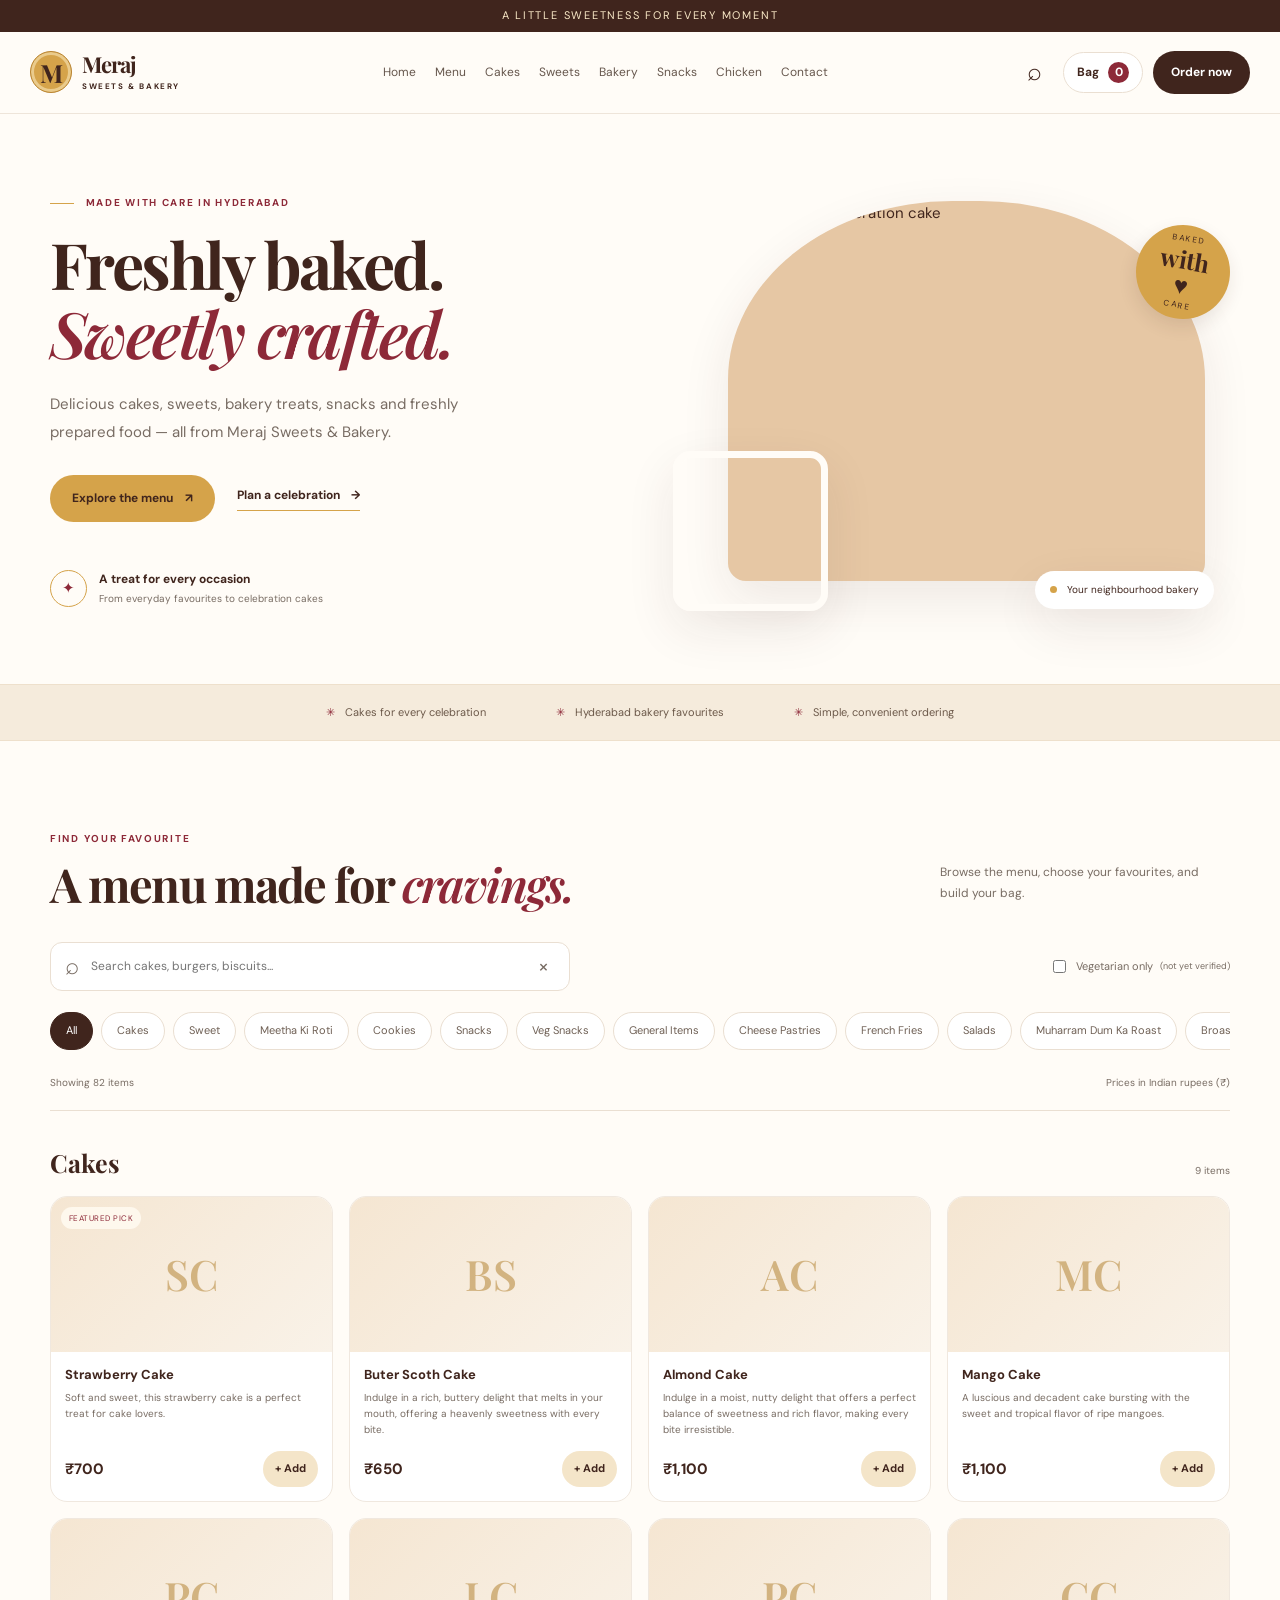
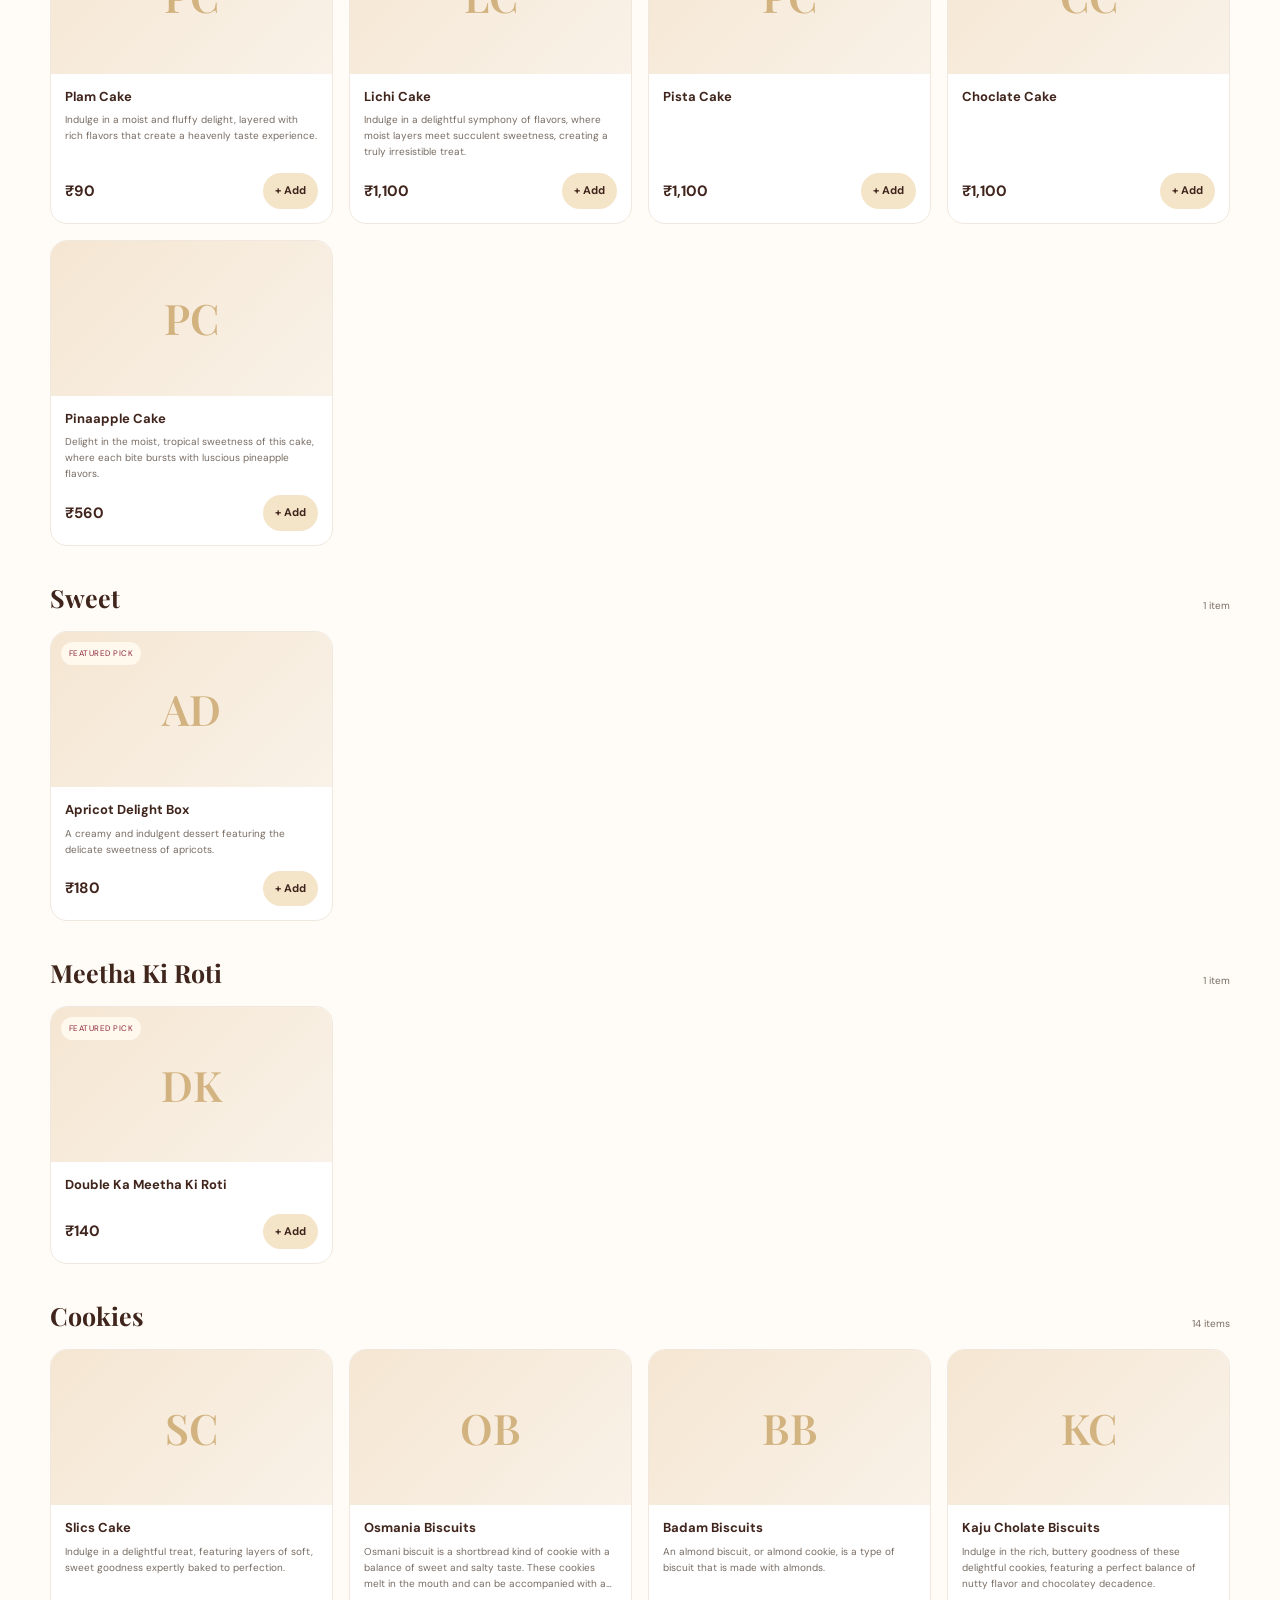
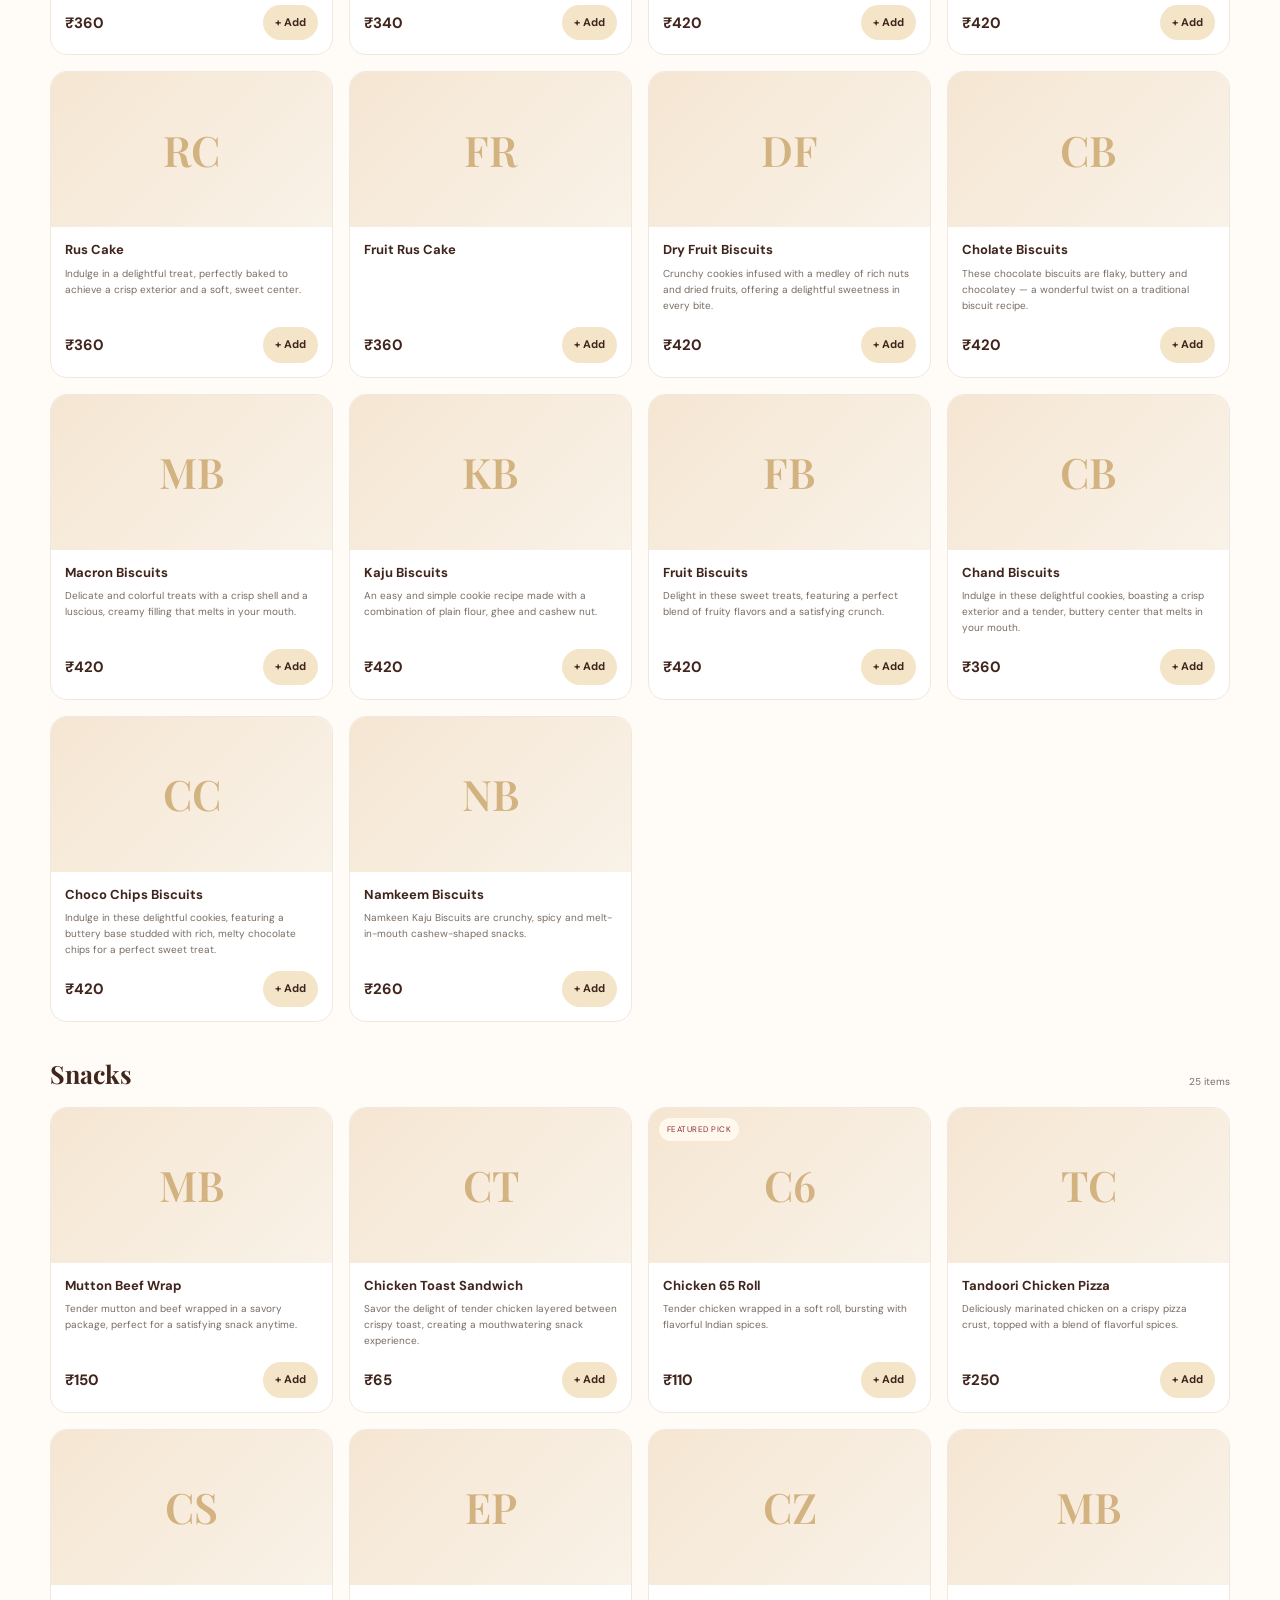
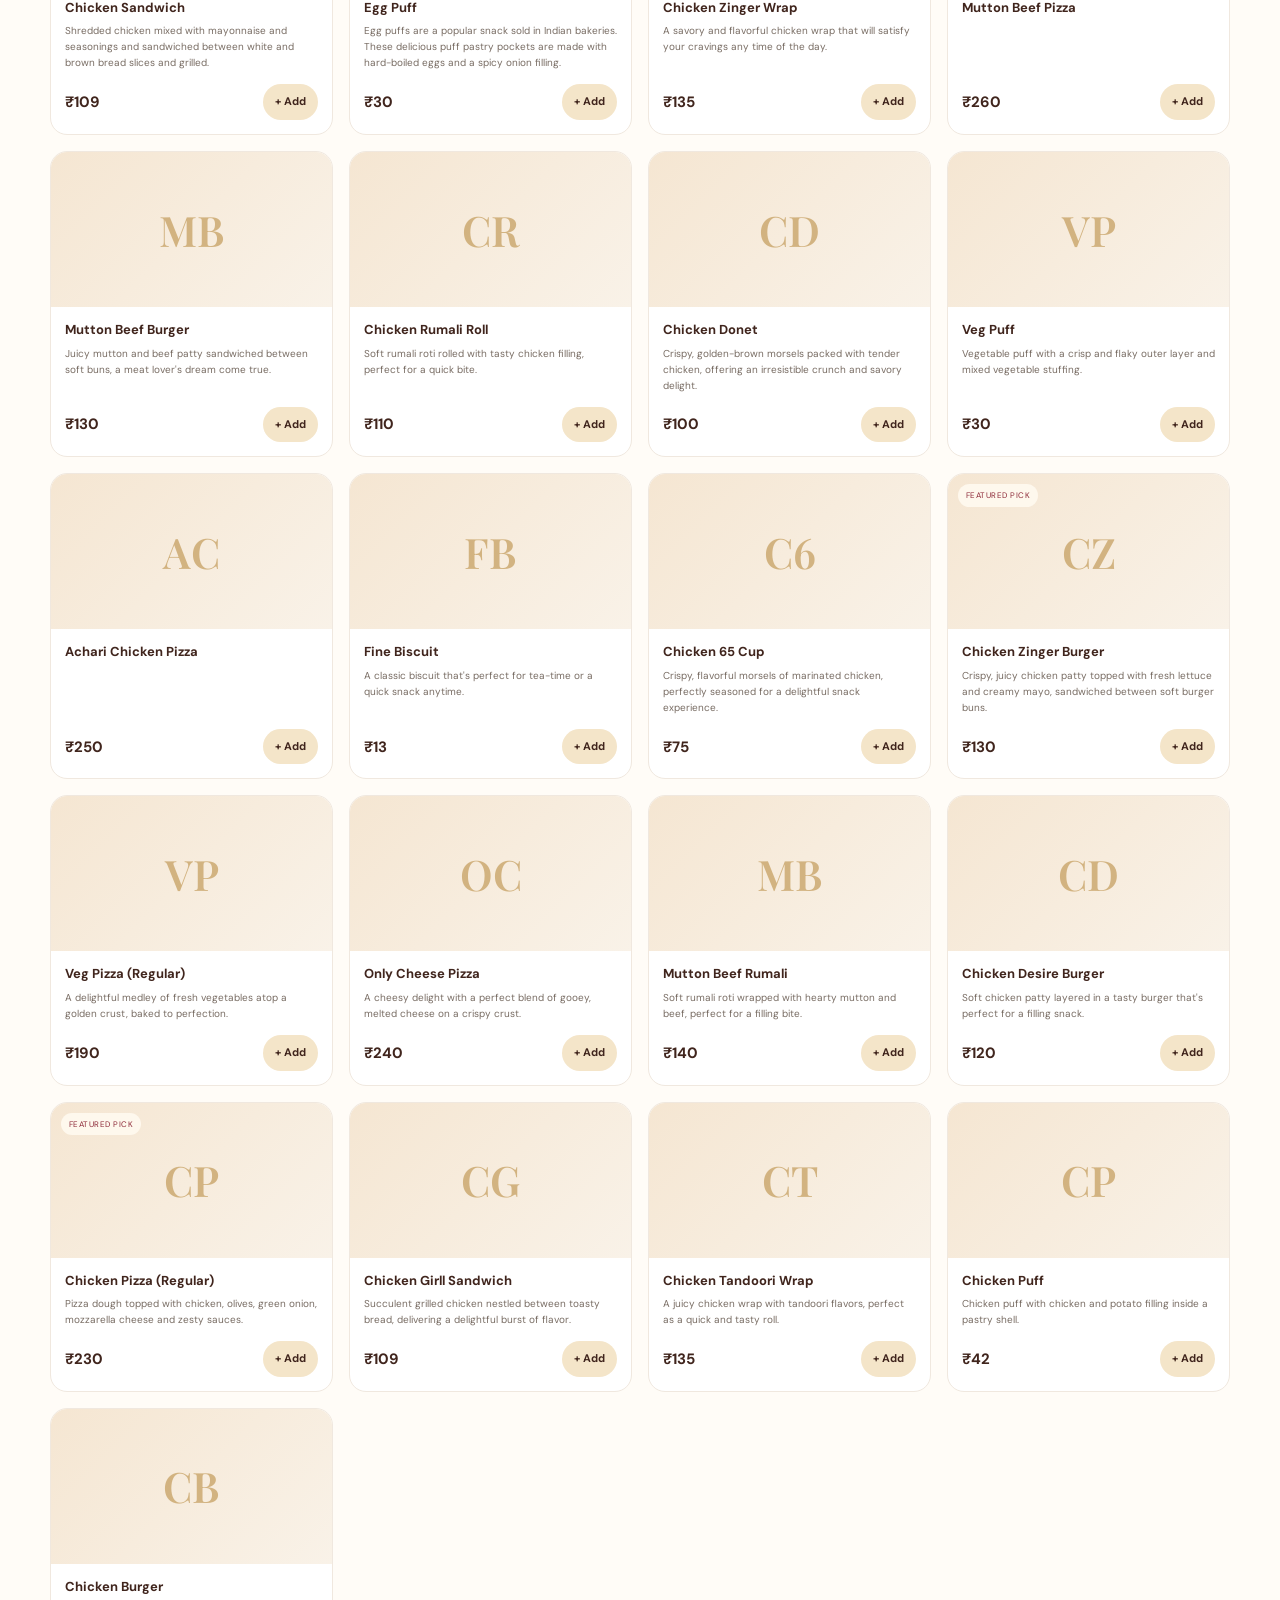
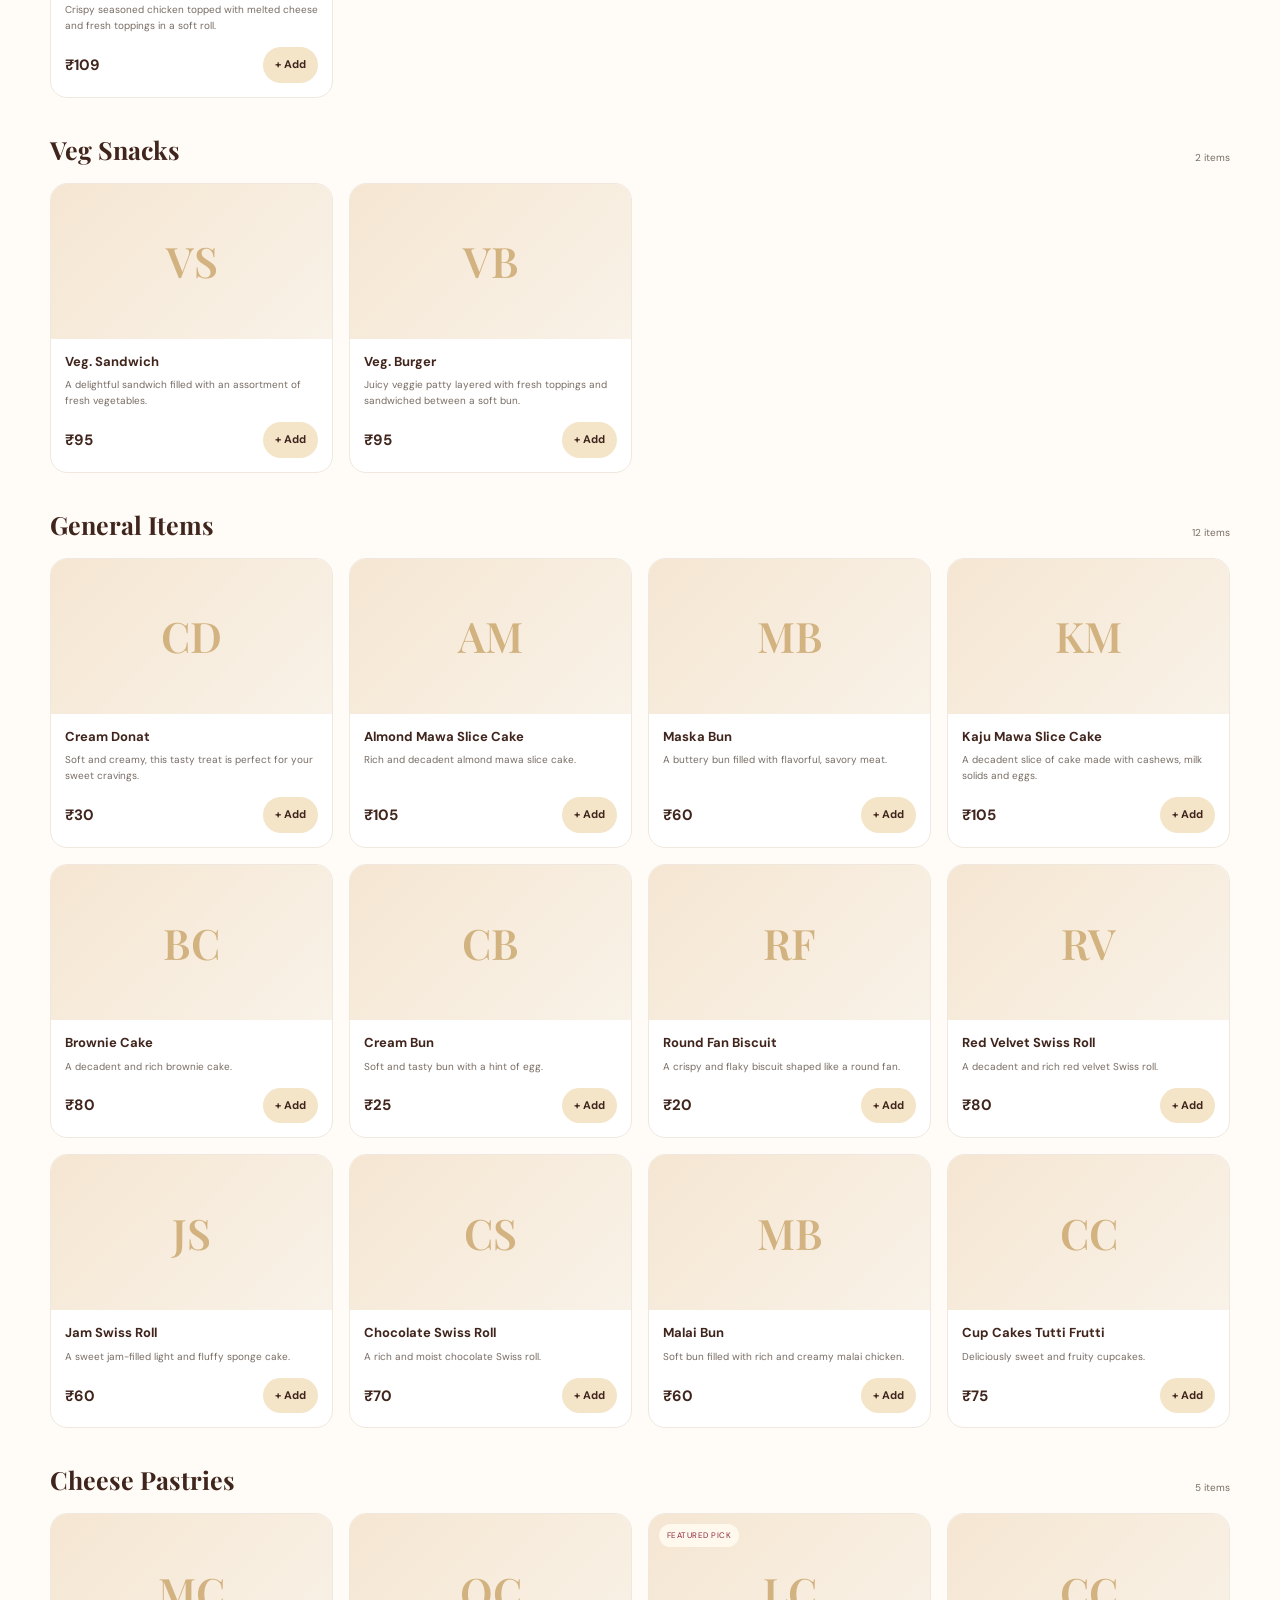
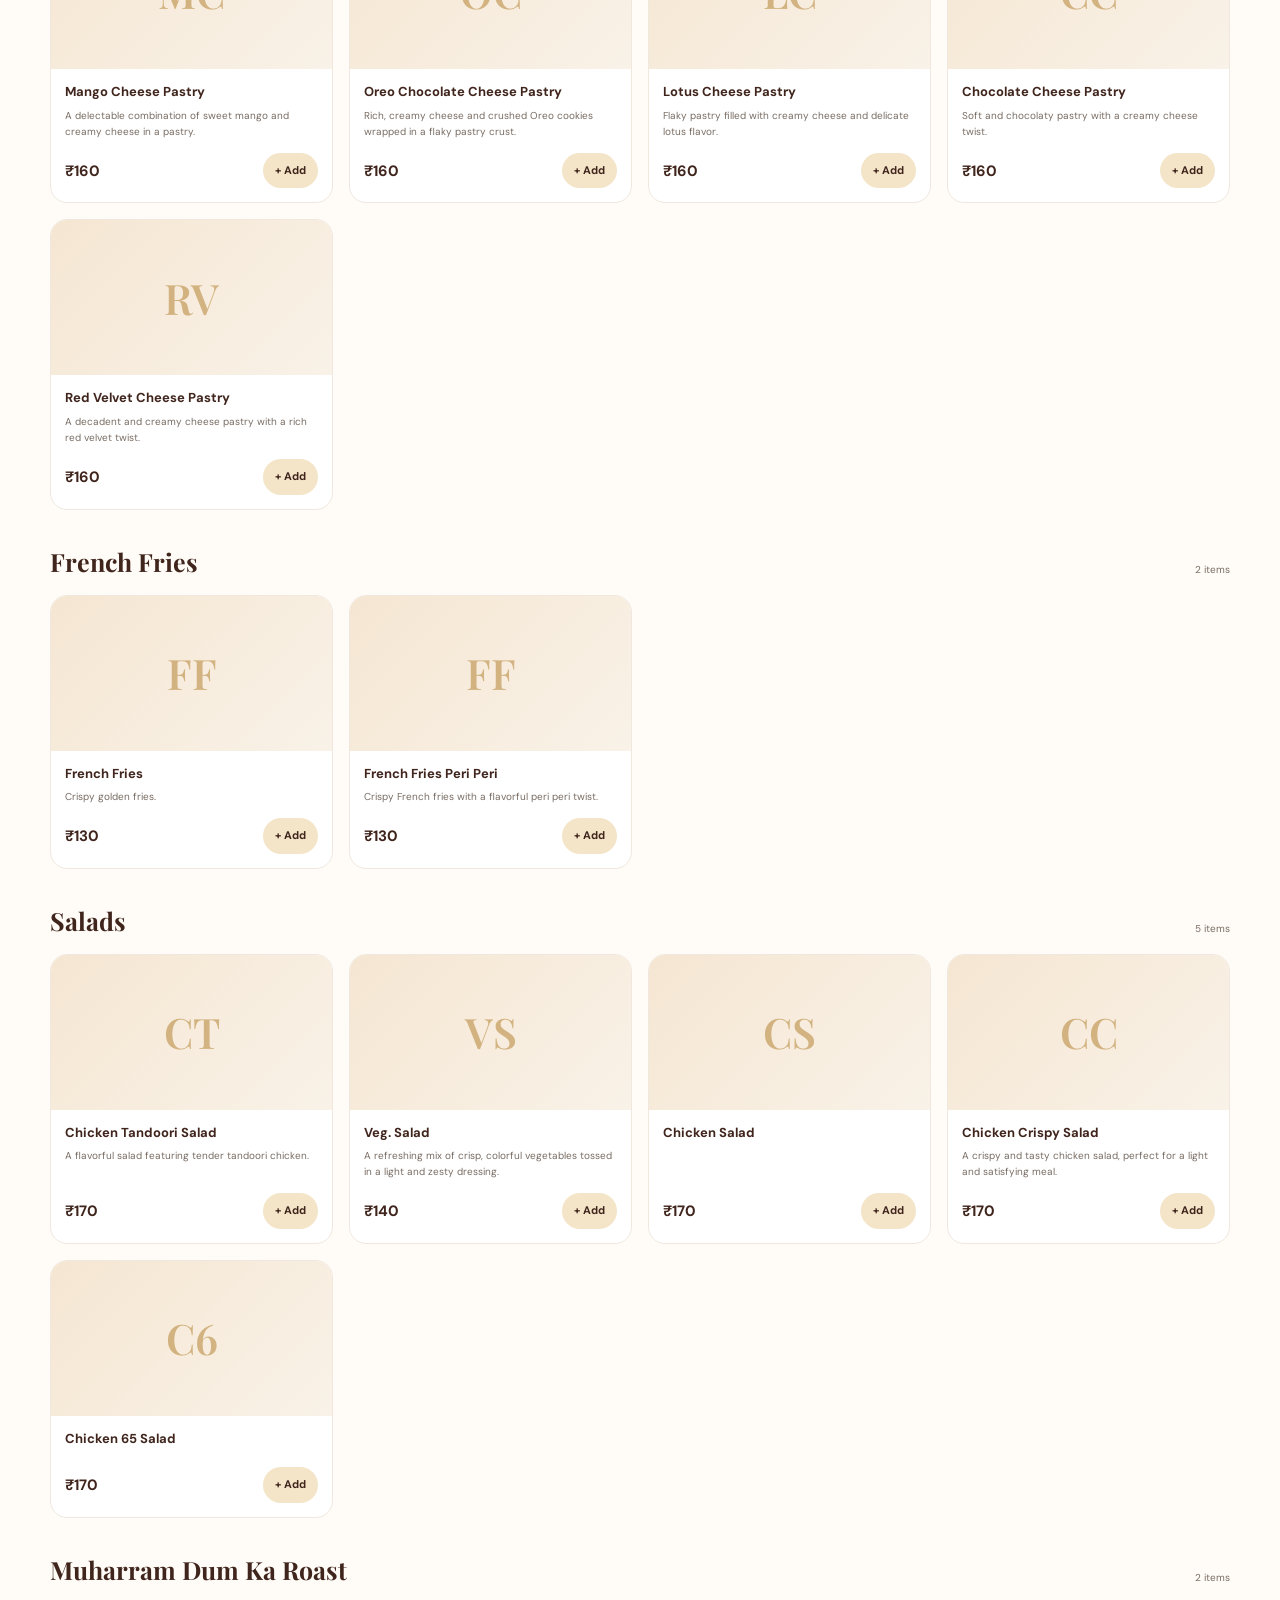
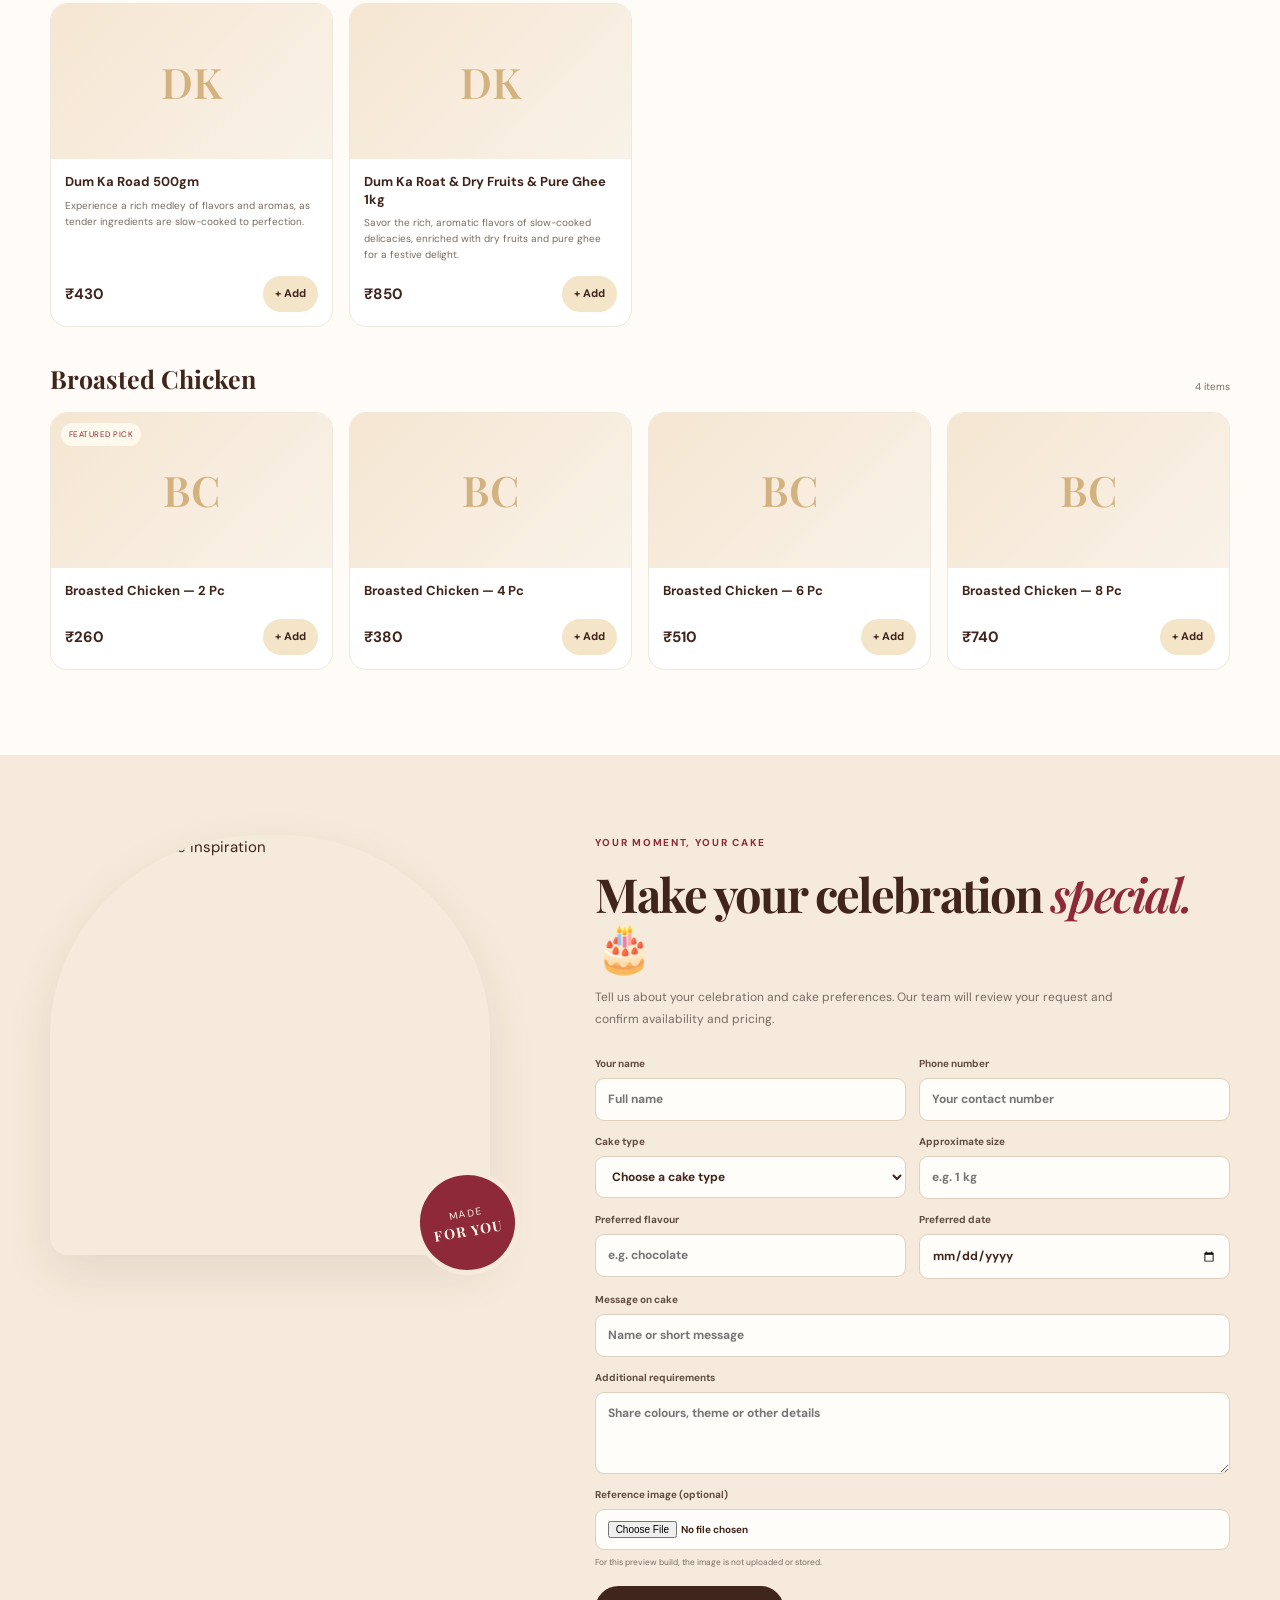
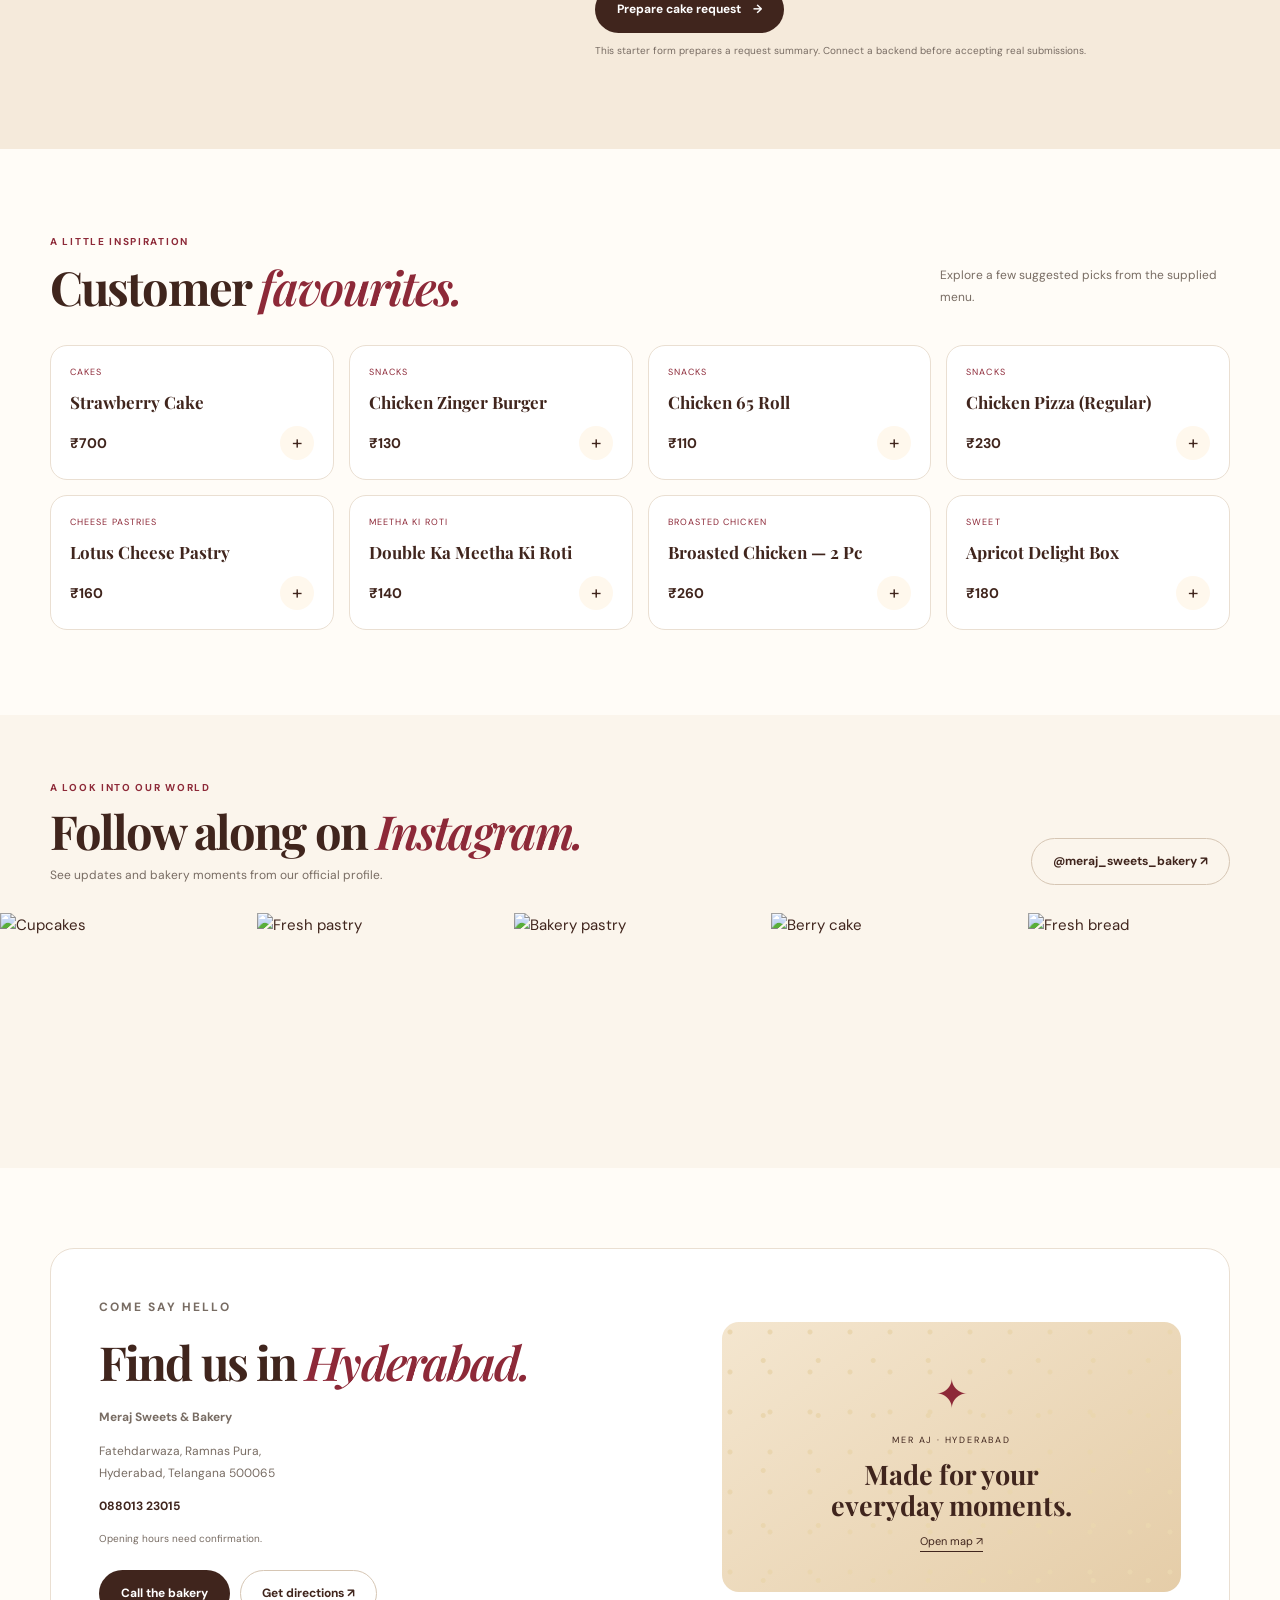
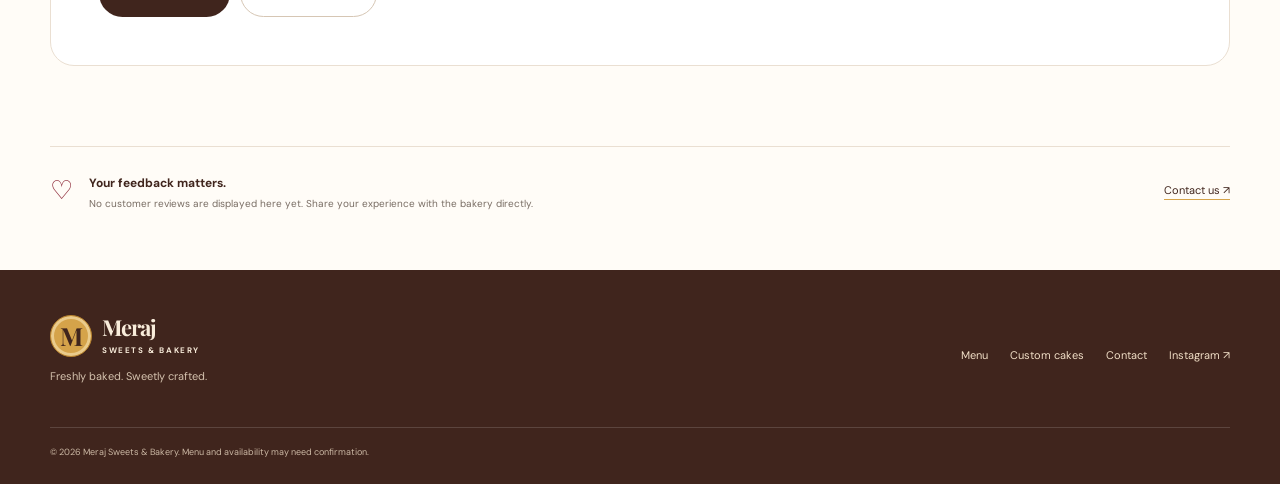
==== website/index.html @ c916837b "Prepare admin dashboard for review" ====
<!doctype html>
<html lang="en">
<head>
  <meta charset="utf-8">
  <meta name="viewport" content="width=device-width, initial-scale=1">
  <meta name="theme-color" content="#40251d">
  <meta name="description" content="Explore cakes, sweets, bakery treats, snacks and broasted chicken from Meraj Sweets & Bakery in Fatehdarwaza, Hyderabad.">
  <meta property="og:title" content="Meraj Sweets & Bakery | Hyderabad">
  <meta property="og:description" content="Freshly baked. Sweetly crafted. Explore our menu and build your order.">
  <title>Meraj Sweets & Bakery | Hyderabad</title>
  <link rel="preconnect" href="https://fonts.googleapis.com">
  <link rel="preconnect" href="https://fonts.gstatic.com" crossorigin>
  <link href="https://fonts.googleapis.com/css2?family=DM+Sans:wght@400;500;600;700&family=Playfair+Display:wght@600;700&display=swap" rel="stylesheet">
  <link rel="stylesheet" href="styles.css">
  <script src="config.js"></script>
  <script defer src="app.js"></script>
</head>
<body>
  <div class="announcement">A little sweetness for every moment</div>
  <header class="site-header">
    <a class="brand" href="#home" aria-label="Meraj Sweets and Bakery home"><span class="brand-mark">M</span><span><strong>Meraj</strong><small>SWEETS & BAKERY</small></span></a>
    <nav class="desktop-nav" aria-label="Main navigation">
      <a href="#home">Home</a><a href="#menu">Menu</a><a href="#cat-cakes">Cakes</a><a href="#cat-sweet">Sweets</a><a href="#cat-cookies">Bakery</a><a href="#cat-snacks">Snacks</a><a href="#cat-broasted-chicken">Chicken</a><a href="#contact">Contact</a>
    </nav>
    <div class="header-actions"><button class="icon-button search-toggle" id="searchToggle" aria-label="Search menu">⌕</button><button class="cart-button" id="openCart">Bag <span id="cartCount">0</span></button><a class="button button-dark header-order" href="#menu">Order now</a><button class="icon-button mobile-menu-toggle" id="mobileMenuToggle" aria-label="Open menu">☰</button></div>
  </header>
  <nav class="mobile-nav" id="mobileNav" aria-label="Mobile navigation"><a href="#home">Home</a><a href="#menu">Menu</a><a href="#cat-cakes">Cakes</a><a href="#cat-sweet">Sweets</a><a href="#cat-cookies">Bakery</a><a href="#cat-snacks">Snacks</a><a href="#cat-broasted-chicken">Chicken</a><a href="#contact">Contact</a></nav>

  <main>
    <section class="hero section-wrap" id="home">
      <div class="hero-copy">
        <p class="eyebrow"><span></span> MADE WITH CARE IN HYDERABAD</p>
        <h1>Freshly baked.<br><em>Sweetly crafted.</em></h1>
        <p class="hero-description">Delicious cakes, sweets, bakery treats, snacks and freshly prepared food — all from Meraj Sweets & Bakery.</p>
        <div class="hero-buttons"><a class="button button-gold" href="#menu">Explore the menu <span>↗</span></a><a class="text-link" href="#custom-cake">Plan a celebration <span>→</span></a></div>
        <div class="hero-note"><span class="note-icon">✦</span><span><strong>A treat for every occasion</strong><small>From everyday favourites to celebration cakes</small></span></div>
      </div>
      <div class="hero-art" aria-label="Bakery treats illustration">
        <div class="hero-image-main"><img src="https://images.unsplash.com/photo-1578985545062-69928b1d9587?auto=format&fit=crop&w=1000&q=85" alt="Decorated celebration cake" fetchpriority="high"></div>
        <div class="hero-image-small"><img src="https://images.unsplash.com/photo-1551024506-0исс?auto=format&fit=crop&w=500&q=80" alt="Bakery pastries" onerror="this.src='https://images.unsplash.com/photo-1509440159596-0249088772ff?auto=format&fit=crop&w=500&q=80'"></div>
        <div class="hero-stamp"><span>BAKED</span><strong>with<br>♥</strong><span>CARE</span></div>
        <div class="hero-caption"><span class="caption-dot"></span> Your neighbourhood bakery</div>
      </div>
    </section>

    <section class="trust-strip"><div><span>✳</span> Cakes for every celebration</div><div><span>✳</span> Hyderabad bakery favourites</div><div><span>✳</span> Simple, convenient ordering</div></section>

    <section class="section-wrap menu-section" id="menu">
      <div class="section-heading"><div><p class="eyebrow">FIND YOUR FAVOURITE</p><h2>A menu made for <em>cravings.</em></h2></div><p>Browse the menu, choose your favourites, and build your bag.</p></div>
      <div class="search-panel" id="searchPanel"><label class="search-box"><span>⌕</span><input id="searchInput" type="search" placeholder="Search cakes, burgers, biscuits..." aria-label="Search menu"><button id="clearSearch" aria-label="Clear search">×</button></label><label class="veg-filter"><input type="checkbox" id="vegOnly"> Vegetarian only <small>(not yet verified)</small></label></div>
      <div class="category-chips" id="categoryChips" aria-label="Filter menu by category"></div>
      <div class="results-line"><span id="resultsCount">Loading menu…</span><span>Prices in Indian rupees (₹)</span></div>
      <div id="menuContent"></div>
    </section>

    <section class="custom-section" id="custom-cake">
      <div class="custom-inner section-wrap">
        <div class="custom-art"><div class="custom-photo"><img src="https://images.unsplash.com/photo-1464349095431-e9a21285b5f3?auto=format&fit=crop&w=900&q=85" alt="Celebration cake inspiration" loading="lazy"></div><div class="custom-seal">MADE<br><b>FOR YOU</b></div></div>
        <div class="custom-copy"><p class="eyebrow">YOUR MOMENT, YOUR CAKE</p><h2>Make your celebration <em>special.</em> 🎂</h2><p>Tell us about your celebration and cake preferences. Our team will review your request and confirm availability and pricing.</p>
          <form id="cakeForm" class="cake-form">
            <div class="form-grid"><label>Your name<input name="name" required autocomplete="name" placeholder="Full name"></label><label>Phone number<input name="phone" required inputmode="tel" pattern="[0-9+() -]{8,18}" placeholder="Your contact number"></label><label>Cake type<select name="cakeType" required><option value="">Choose a cake type</option><option>Birthday cake</option><option>Anniversary cake</option><option>Custom design</option><option>Photo cake</option><option>Theme cake</option><option>Name or message on cake</option></select></label><label>Approximate size<input name="size" placeholder="e.g. 1 kg"></label><label>Preferred flavour<input name="flavour" placeholder="e.g. chocolate"></label><label>Preferred date<input name="date" type="date"></label><label class="full-field">Message on cake<input name="message" placeholder="Name or short message"></label><label class="full-field">Additional requirements<textarea name="requirements" rows="3" placeholder="Share colours, theme or other details"></textarea></label><label class="full-field">Reference image (optional)<input name="reference" type="file" accept="image/jpeg,image/png,image/webp"><small>For this preview build, the image is not uploaded or stored.</small></label></div>
            <button class="button button-dark" type="submit">Prepare cake request <span>→</span></button><p class="form-note" id="cakeFormNote">This starter form prepares a request summary. Connect a backend before accepting real submissions.</p>
          </form>
        </div>
      </div>
    </section>

    <section class="favorites-section section-wrap" id="favorites"><div class="section-heading"><div><p class="eyebrow">A LITTLE INSPIRATION</p><h2>Customer <em>favourites.</em></h2></div><p>Explore a few suggested picks from the supplied menu.</p></div><div class="favorites-grid" id="favoritesGrid"></div></section>

    <section class="instagram-section"><div class="section-wrap insta-head"><div><p class="eyebrow">A LOOK INTO OUR WORLD</p><h2>Follow along on <em>Instagram.</em></h2><p>See updates and bakery moments from our official profile.</p></div><a class="button button-outline" href="https://www.instagram.com/meraj_sweets_bakery/" target="_blank" rel="noopener"> @meraj_sweets_bakery ↗</a></div><div class="insta-grid"><img loading="lazy" src="https://images.unsplash.com/photo-1486427944299-d1955d23e34d?auto=format&fit=crop&w=500&q=80" alt="Cupcakes"><img loading="lazy" src="https://images.unsplash.com/photo-1550617931-e17a7b70dce2?auto=format&fit=crop&w=500&q=80" alt="Fresh pastry"><img loading="lazy" src="https://images.unsplash.com/photo-1555507036-ab1f4038808a?auto=format&fit=crop&w=500&q=80" alt="Bakery pastry"><img loading="lazy" src="https://images.unsplash.com/photo-1565958011703-44f9829ba187?auto=format&fit=crop&w=500&q=80" alt="Berry cake"><img loading="lazy" src="https://images.unsplash.com/photo-1509440159596-0249088772ff?auto=format&fit=crop&w=500&q=80" alt="Fresh bread"></div></section>

    <section class="contact-section section-wrap" id="contact"><div class="contact-card"><div><p class="eyebrow">COME SAY HELLO</p><h2>Find us in <em>Hyderabad.</em></h2><p class="contact-name">Meraj Sweets & Bakery</p><p>Fatehdarwaza, Ramnas Pura,<br>Hyderabad, Telangana 500065</p><p class="contact-phone">088013 23015</p><p class="muted" id="hoursText">Opening hours need confirmation.</p><div class="contact-actions"><a class="button button-dark" href="tel:08801323015">Call the bakery</a><a class="button button-outline" href="https://www.google.com/maps/search/?api=1&query=Meraj+Sweets+%26+Bakery+Fatehdarwaza+Ramnas+Pura+Hyderabad+500065" target="_blank" rel="noopener">Get directions ↗</a></div></div><div class="map-card"><div class="map-pattern">✦</div><span>MER AJ · HYDERABAD</span><strong>Made for your<br>everyday moments.</strong><a href="https://www.google.com/maps/search/?api=1&query=Meraj+Sweets+%26+Bakery+Fatehdarwaza+Ramnas+Pura+Hyderabad+500065" target="_blank" rel="noopener">Open map ↗</a></div></div></section>
    <section class="reviews-note section-wrap"><span>♡</span><div><strong>Your feedback matters.</strong><p>No customer reviews are displayed here yet. Share your experience with the bakery directly.</p></div><a href="https://www.instagram.com/meraj_sweets_bakery/" target="_blank" rel="noopener">Contact us ↗</a></section>
  </main>

  <footer class="site-footer"><div class="footer-brand"><a class="brand brand-light" href="#home"><span class="brand-mark">M</span><span><strong>Meraj</strong><small>SWEETS & BAKERY</small></span></a><p>Freshly baked. Sweetly crafted.</p></div><div class="footer-links"><a href="#menu">Menu</a><a href="#custom-cake">Custom cakes</a><a href="#contact">Contact</a><a href="https://www.instagram.com/meraj_sweets_bakery/" target="_blank" rel="noopener">Instagram ↗</a></div><p class="copyright">© <span id="year"></span> Meraj Sweets & Bakery. Menu and availability may need confirmation.</p></footer>

  <div class="bottom-nav"><a href="#home"><span>⌂</span>Home</a><a href="#menu"><span>▦</span>Menu</a><button id="bottomCart"><span>♧</span>Bag <b id="bottomCartCount">0</b></button><a href="#contact"><span>♡</span>Contact</a></div>

  <div class="overlay" id="cartOverlay" hidden></div>
  <aside class="cart-drawer" id="cartDrawer" aria-label="Shopping bag" aria-modal="true" role="dialog" hidden>
    <div class="drawer-head"><div><p class="eyebrow">YOUR SELECTION</p><h2>Your bag <span id="drawerCount">(0)</span></h2></div><button class="icon-button" id="closeCart" aria-label="Close cart">×</button></div>
    <div class="cart-items" id="cartItems"></div>
    <div class="cart-summary"><div><span>Subtotal</span><strong id="cartSubtotal">₹0</strong></div><div><span>Delivery fee</span><strong id="deliveryFee">To be confirmed</strong></div><div class="grand-total"><span>Estimated total</span><strong id="grandTotal">₹0 + delivery</strong></div><p class="small-muted">Delivery fee and availability must be confirmed by the business.</p><button class="button button-gold full-width" id="checkoutButton">Continue to order</button><button class="button button-outline full-width" id="whatsappButton">Prepare WhatsApp order ↗</button></div>
  </aside>

  <div class="modal-backdrop" id="checkoutBackdrop" hidden><section class="checkout-modal" role="dialog" aria-modal="true" aria-labelledby="checkoutTitle"><div class="drawer-head"><div><p class="eyebrow">ALMOST THERE</p><h2 id="checkoutTitle">Order details</h2></div><button class="icon-button" id="closeCheckout" aria-label="Close checkout">×</button></div><form id="checkoutForm"><label>Full name<input name="name" required autocomplete="name"></label><label>Mobile number<input name="phone" required inputmode="tel" pattern="[0-9+() -]{8,18}" autocomplete="tel"></label><label>How would you like to receive it?<select name="fulfilment" id="fulfilment"><option value="Delivery">Delivery</option><option value="Pickup">Pickup</option></select></label><label>Delivery address<textarea name="address" id="deliveryAddress" rows="2" placeholder="House number, street, area"></textarea></label><label>Landmark<input name="landmark" placeholder="Nearby landmark"></label><label>Special instructions<textarea name="instructions" rows="2" placeholder="Any notes for the bakery"></textarea></label><label>Payment preference<select name="payment"><option value="To be confirmed">To be confirmed with bakery</option><option value="Cash on Delivery">Cash on Delivery (requires confirmation)</option><option value="UPI">UPI (requires setup)</option><option value="Online Payment">Online payment (requires setup)</option></select></label><p class="small-muted">This preview does not persist orders or process payments. Use WhatsApp to send an order enquiry to a configured business number.</p><button class="button button-dark full-width" type="submit">Review order summary</button><div id="checkoutResult" class="notice" hidden></div></form></section></div>
  <div class="toast" id="toast" role="status" aria-live="polite"></div>
</body>
</html>
---- website/styles.css ----
:root{--cream:#fff8ed;--offwhite:#fffcf7;--brown:#40251d;--gold:#d5a34a;--burgundy:#8d2938;--white:#fff;--muted:#786c63;--line:#eadfd2;--shadow:0 18px 50px rgba(64,37,29,.09);--radius:22px}
*{box-sizing:border-box}html{scroll-behavior:smooth;scroll-padding-top:105px}body{margin:0;background:var(--offwhite);color:var(--brown);font-family:"DM Sans",sans-serif;font-size:15px;line-height:1.6}button,input,select,textarea{font:inherit}button,a{-webkit-tap-highlight-color:transparent}a{color:inherit;text-decoration:none}button{cursor:pointer}.announcement{background:var(--brown);color:#f9e9c7;text-align:center;font-size:11px;letter-spacing:.16em;text-transform:uppercase;padding:7px 12px}.site-header{height:82px;padding:0 max(24px,calc((100vw - 1220px)/2));display:flex;align-items:center;justify-content:space-between;gap:22px;background:rgba(255,252,247,.95);backdrop-filter:blur(14px);position:sticky;top:0;z-index:30;border-bottom:1px solid rgba(234,223,210,.8)}.brand{display:flex;align-items:center;gap:10px;min-width:165px}.brand-mark{width:42px;height:42px;border-radius:50%;display:grid;place-items:center;background:var(--gold);color:var(--brown);font:700 25px "Playfair Display",serif;border:1px solid #b98431;box-shadow:inset 0 0 0 3px #eacb8c}.brand strong{display:block;font:700 22px/1.1 "Playfair Display",serif;letter-spacing:-.04em}.brand small{display:block;font-size:8px;letter-spacing:.2em;font-weight:700;margin-top:4px}.desktop-nav{display:flex;align-items:center;gap:19px;font-size:12px;color:#66574d}.desktop-nav a:hover,.footer-links a:hover{color:var(--burgundy)}.header-actions{display:flex;align-items:center;gap:10px}.icon-button{border:0;background:transparent;color:var(--brown);font-size:25px;min-width:38px;min-height:40px;border-radius:50%}.cart-button{border:1px solid var(--line);border-radius:999px;padding:9px 13px;background:white;color:var(--brown);font-size:12px;font-weight:700}.cart-button span{display:inline-grid;place-items:center;background:var(--burgundy);color:#fff;border-radius:50%;width:21px;height:21px;margin-left:6px}.button{display:inline-flex;align-items:center;justify-content:center;gap:12px;border:1px solid transparent;border-radius:999px;padding:13px 21px;font-weight:700;font-size:12px;transition:transform .2s,box-shadow .2s,background .2s;min-height:46px}.button:hover{transform:translateY(-2px);box-shadow:0 9px 22px #40251d18}.button-dark{background:var(--brown);color:white}.button-gold{background:var(--gold);color:var(--brown)}.button-outline{border-color:#d6c6b4;background:transparent;color:var(--brown)}.header-order{padding:11px 17px;min-height:40px}.mobile-menu-toggle,.mobile-nav{display:none}.section-wrap{width:min(1180px,calc(100% - 48px));margin-inline:auto}.hero{min-height:570px;padding-block:70px 65px;display:grid;grid-template-columns:1fr 1fr;align-items:center;gap:65px}.eyebrow{font-size:10px;font-weight:700;letter-spacing:.17em;color:var(--burgundy);text-transform:uppercase;margin:0 0 18px}.eyebrow span{display:inline-block;width:24px;height:1px;background:var(--gold);vertical-align:middle;margin-right:8px}.hero h1,.section-heading h2,.custom-copy h2,.insta-head h2,.contact-card h2{font:700 clamp(42px,5vw,68px)/1.08 "Playfair Display",serif;letter-spacing:-.04em;margin:0}.hero h1 em,.section-heading h2 em,.custom-copy h2 em,.insta-head h2 em,.contact-card h2 em{color:var(--burgundy);font-weight:600}.hero-description{max-width:440px;color:var(--muted);font-size:15px;line-height:1.9;margin:22px 0 28px}.hero-buttons{display:flex;align-items:center;gap:22px;flex-wrap:wrap}.text-link{font-size:12px;font-weight:700;border-bottom:1px solid var(--gold);padding-bottom:5px}.text-link span{margin-left:8px}.hero-note{display:flex;align-items:center;gap:12px;margin-top:48px}.note-icon{width:37px;height:37px;display:grid;place-items:center;border:1px solid var(--gold);border-radius:50%;color:var(--burgundy)}.hero-note strong,.hero-note small{display:block}.hero-note strong{font-size:12px}.hero-note small{font-size:10px;color:var(--muted);margin-top:2px}.hero-art{position:relative;min-height:420px}.hero-image-main{position:absolute;inset:10px 25px 30px 55px;border-radius:47% 47% 18px 18px;overflow:hidden;box-shadow:var(--shadow);background:#e6c7a4}.hero-image-main img,.hero-image-small img,.custom-photo img{width:100%;height:100%;object-fit:cover}.hero-image-small{position:absolute;left:0;bottom:0;width:155px;height:160px;border-radius:18px;overflow:hidden;border:7px solid var(--offwhite);box-shadow:var(--shadow)}.hero-stamp{position:absolute;right:0;top:34px;width:94px;height:94px;border-radius:50%;background:var(--gold);display:flex;flex-direction:column;align-items:center;justify-content:center;line-height:1.1;transform:rotate(10deg);box-shadow:0 7px 18px #40251d1c}.hero-stamp span{font-size:8px;letter-spacing:.2em}.hero-stamp strong{font:700 24px/1.05 "Playfair Display",serif;text-align:center;margin:4px}.hero-caption{position:absolute;right:16px;bottom:2px;background:white;padding:11px 15px;border-radius:999px;box-shadow:var(--shadow);font-size:10px}.caption-dot{display:inline-block;width:7px;height:7px;border-radius:50%;background:var(--gold);margin-right:7px}.trust-strip{background:#f5ebdc;border-block:1px solid #eee0cc;display:flex;justify-content:center;gap:70px;padding:19px 24px;color:#6c594a;font-size:11px;flex-wrap:wrap}.trust-strip span{color:var(--burgundy);margin-right:7px}.menu-section{padding-block:90px 85px}.section-heading{display:flex;justify-content:space-between;align-items:end;gap:25px;margin-bottom:32px}.section-heading .eyebrow{margin-bottom:12px}.section-heading h2,.custom-copy h2,.insta-head h2,.contact-card h2{font-size:clamp(33px,4vw,47px)}.section-heading>p{max-width:290px;color:var(--muted);font-size:12px;margin:0 0 5px;line-height:1.8}.search-panel{display:flex;align-items:center;justify-content:space-between;gap:18px;margin-bottom:18px}.search-box{display:flex;align-items:center;gap:10px;background:white;border:1px solid var(--line);border-radius:12px;padding:0 14px;width:min(520px,100%);height:49px}.search-box>span{font-size:24px;color:var(--muted)}.search-box input{border:0;outline:0;width:100%;min-width:0;background:transparent;font-size:12px;color:var(--brown)}.search-box button{border:0;background:transparent;font-size:20px;color:var(--muted)}.veg-filter{font-size:11px;color:var(--muted);display:flex;align-items:center;gap:7px;white-space:nowrap}.veg-filter input{accent-color:var(--burgundy)}.veg-filter small{font-size:9px}.category-chips{display:flex;gap:8px;overflow-x:auto;padding:3px 0 13px;scrollbar-width:thin}.category-chip{border:1px solid var(--line);background:#fff;border-radius:999px;padding:9px 15px;font-size:11px;white-space:nowrap;color:#6f6055}.category-chip.active{background:var(--brown);border-color:var(--brown);color:#fff}.results-line{display:flex;justify-content:space-between;font-size:10px;color:var(--muted);padding:12px 0 19px;border-bottom:1px solid var(--line)}.menu-category{padding-top:35px;scroll-margin-top:100px}.category-title{display:flex;align-items:end;justify-content:space-between;margin-bottom:17px}.category-title h3{font:700 25px "Playfair Display",serif;margin:0}.category-title p{font-size:10px;color:var(--muted);margin:0}.product-grid{display:grid;grid-template-columns:repeat(4,minmax(0,1fr));gap:16px}.product-card{background:#fff;border:1px solid #f0e8df;border-radius:17px;overflow:hidden;display:flex;flex-direction:column;min-width:0;transition:transform .2s,box-shadow .2s}.product-card:hover{transform:translateY(-3px);box-shadow:var(--shadow)}.product-image{height:155px;background:linear-gradient(135deg,#f5e6d2,#f9f2e8);position:relative;overflow:hidden;display:grid;place-items:center}.product-image img{width:100%;height:100%;object-fit:cover}.placeholder-art{font:600 42px "Playfair Display",serif;color:#c9a56a;opacity:.8}.category-badge{position:absolute;top:10px;left:10px;background:#fffaf0e8;border-radius:999px;padding:5px 8px;font-size:8px;letter-spacing:.06em;color:var(--burgundy)}.product-info{padding:14px;display:flex;flex-direction:column;flex:1}.product-info h4{font-size:13px;line-height:1.35;margin:0 0 7px}.product-info p{font-size:10px;line-height:1.6;color:var(--muted);margin:0 0 13px;flex:1;display:-webkit-box;-webkit-line-clamp:3;-webkit-box-orient:vertical;overflow:hidden;min-height:0}.product-bottom{display:flex;align-items:center;justify-content:space-between;gap:7px;margin-top:auto}.price{font-weight:700;font-size:15px;white-space:nowrap}.add-button{border:0;border-radius:999px;background:#f4e5c9;color:var(--brown);font-size:11px;font-weight:700;padding:9px 12px;white-space:nowrap}.add-button:hover{background:var(--gold)}.no-results{padding:45px 20px;text-align:center;color:var(--muted);background:#fff;border-radius:18px;margin:25px 0}.custom-section{background:#f5eadb;padding-block:80px}.custom-inner{display:grid;grid-template-columns:.85fr 1.15fr;gap:75px;align-items:start}.custom-art{position:relative;min-height:440px}.custom-photo{position:absolute;inset:0 30px 20px 0;border-radius:48% 48% 18px 18px;overflow:hidden;box-shadow:var(--shadow)}.custom-seal{position:absolute;right:0;bottom:0;width:105px;height:105px;border-radius:50%;display:grid;align-content:center;text-align:center;background:var(--burgundy);color:#fff4e3;font-size:10px;letter-spacing:.14em;line-height:1.5;transform:rotate(-10deg);border:5px solid #f5eadb}.custom-seal b{font:700 14px "Playfair Display",serif}.custom-copy h2{margin-bottom:17px}.custom-copy>p:not(.eyebrow){color:var(--muted);font-size:12px;line-height:1.8;max-width:540px}.cake-form{margin-top:25px}.form-grid{display:grid;grid-template-columns:1fr 1fr;gap:13px}.cake-form label,.checkout-modal form>label{display:flex;flex-direction:column;gap:6px;font-size:10px;font-weight:700;color:#5f4c40}.cake-form input,.cake-form select,.cake-form textarea,.checkout-modal input,.checkout-modal select,.checkout-modal textarea{width:100%;border:1px solid #dfd0bd;border-radius:9px;background:#fffdf9;padding:11px 12px;color:var(--brown);font-size:12px;outline-color:var(--gold);min-width:0}.cake-form input[type=file]{font-size:10px}.cake-form label small{font-weight:400;color:var(--muted)}.full-field{grid-column:1/-1}.cake-form>.button{margin-top:17px}.form-note{font-size:10px;color:var(--muted);margin-top:10px}.favorites-section{padding-block:85px}.favorites-grid{display:grid;grid-template-columns:repeat(4,minmax(0,1fr));gap:15px}.favorite-card{border-radius:17px;background:#fff;border:1px solid var(--line);padding:19px;min-height:135px;display:flex;flex-direction:column;justify-content:space-between}.favorite-card .favorite-category{font-size:9px;color:var(--burgundy);text-transform:uppercase;letter-spacing:.12em}.favorite-card h3{font:700 17px/1.25 "Playfair Display",serif;margin:12px 0}.favorite-card .favorite-bottom{display:flex;align-items:center;justify-content:space-between}.favorite-card strong{font-size:14px}.favorite-card button{border:0;background:var(--cream);border-radius:50%;width:34px;height:34px;color:var(--brown);font-size:19px}.instagram-section{background:#fbf5ec;padding-block:65px}.insta-head{display:flex;align-items:end;justify-content:space-between;gap:20px;margin-bottom:28px}.insta-head .eyebrow{margin-bottom:10px}.insta-head h2{margin-bottom:9px}.insta-head p:not(.eyebrow){font-size:12px;color:var(--muted);margin:0}.insta-grid{display:grid;grid-template-columns:repeat(5,1fr);gap:5px}.insta-grid img{width:100%;height:190px;object-fit:cover}.contact-section{padding-block:80px}.contact-card{display:grid;grid-template-columns:1fr .8fr;gap:50px;background:#fff;border:1px solid var(--line);border-radius:24px;padding:48px;align-items:center}.contact-card h2{margin-bottom:20px}.contact-name{font-weight:700;margin:0 0 5px}.contact-card p{font-size:12px;color:var(--muted);line-height:1.8}.contact-phone{font-weight:700;color:var(--brown)!important}.muted{font-size:10px!important}.contact-actions{display:flex;gap:10px;flex-wrap:wrap;margin-top:22px}.map-card{min-height:270px;border-radius:17px;background:radial-gradient(circle at 20% 25%,#ead6af 0 2px,transparent 3px),radial-gradient(circle at 75% 70%,#ead6af 0 2px,transparent 3px),linear-gradient(145deg,#f4e6cf,#e5cda8);background-size:40px 40px,55px 55px,auto;display:flex;flex-direction:column;justify-content:center;align-items:center;text-align:center;padding:20px;position:relative;overflow:hidden}.map-pattern{font-size:40px;color:var(--burgundy)}.map-card>span{font-size:9px;letter-spacing:.2em;margin-top:7px}.map-card strong{font:700 27px/1.15 "Playfair Display",serif;margin:12px 0}.map-card>a{font-size:11px;border-bottom:1px solid var(--brown)}.reviews-note{display:flex;align-items:center;gap:16px;border-top:1px solid var(--line);padding-block:23px;margin-bottom:35px}.reviews-note>span{font-size:26px;color:var(--burgundy)}.reviews-note strong{font-size:12px}.reviews-note p{font-size:10px;color:var(--muted);margin:2px 0 0}.reviews-note>a{margin-left:auto;font-size:11px;border-bottom:1px solid var(--gold);white-space:nowrap}.site-footer{background:var(--brown);color:#f8ecda;padding:45px max(24px,calc((100vw - 1180px)/2)) 25px;display:grid;grid-template-columns:1fr auto;gap:30px}.brand-light .brand-mark{background:var(--gold)}.footer-brand p{font-size:11px;color:#d4c2ae}.footer-links{display:flex;gap:22px;align-items:center;flex-wrap:wrap;font-size:11px;color:#f1dfc7}.copyright{grid-column:1/-1;border-top:1px solid #ffffff25;padding-top:17px;font-size:9px;color:#cbb8a4;margin:0}.bottom-nav{display:none}.overlay,.modal-backdrop{position:fixed;inset:0;background:#21140fc2;z-index:60}.cart-drawer{position:fixed;right:0;top:0;bottom:0;width:min(450px,100%);background:var(--offwhite);z-index:61;display:flex;flex-direction:column;padding:25px;box-shadow:-15px 0 50px #0002}.drawer-head{display:flex;justify-content:space-between;align-items:center;border-bottom:1px solid var(--line);padding-bottom:17px}.drawer-head .eyebrow{margin-bottom:5px}.drawer-head h2{font:700 28px "Playfair Display",serif;margin:0}.drawer-head h2 span{font:400 13px "DM Sans",sans-serif;color:var(--muted)}.cart-items{overflow-y:auto;flex:1;padding:15px 0}.empty-cart{text-align:center;padding:45px 10px;color:var(--muted);font-size:12px}.cart-item{display:grid;grid-template-columns:1fr auto;gap:8px;padding:13px 0;border-bottom:1px solid var(--line)}.cart-item h4{margin:0 0 3px;font-size:12px}.cart-item p{margin:0;font-size:10px;color:var(--muted)}.cart-item-actions{display:flex;align-items:center;gap:7px;margin-top:8px}.qty-button{width:28px;height:28px;border:1px solid var(--line);background:#fff;border-radius:50%;font-size:15px}.cart-item-actions span{font-size:11px;min-width:14px;text-align:center}.remove-item{border:0;background:transparent;color:var(--burgundy);font-size:10px;margin-left:4px}.cart-item-total{font-size:12px;font-weight:700;white-space:nowrap}.cart-summary{border-top:1px solid var(--line);padding-top:15px}.cart-summary>div{display:flex;justify-content:space-between;align-items:center;font-size:12px;margin:9px 0}.cart-summary .grand-total{font-size:14px;padding-top:10px;border-top:1px dashed var(--line)}.small-muted{font-size:10px!important;line-height:1.6;color:var(--muted)}.full-width{width:100%;margin-top:8px}.modal-backdrop{z-index:70;display:grid;place-items:center;padding:20px}.checkout-modal{width:min(520px,100%);max-height:90vh;overflow-y:auto;background:var(--offwhite);border-radius:20px;padding:25px;box-shadow:var(--shadow)}.checkout-modal form{display:grid;gap:12px;padding-top:18px}.notice{background:#f5eadb;border:1px solid #e6d3b8;border-radius:10px;padding:13px;font-size:11px;white-space:pre-wrap}.toast{position:fixed;bottom:25px;left:50%;transform:translate(-50%,15px);opacity:0;pointer-events:none;z-index:100;background:var(--brown);color:#fff;padding:12px 18px;border-radius:999px;font-size:11px;box-shadow:var(--shadow);transition:.25s;max-width:90vw;text-align:center}.toast.show{opacity:1;transform:translate(-50%,0)}[hidden]{display:none!important}
@media(max-width:1100px){.desktop-nav{gap:11px;font-size:11px}.brand{min-width:auto}.header-actions{gap:5px}.product-grid{grid-template-columns:repeat(3,minmax(0,1fr))}.hero{gap:35px}.custom-inner{gap:45px}}
@media(max-width:850px){.desktop-nav,.header-order,.search-toggle{display:none}.site-header{height:72px;padding-inline:20px}.mobile-menu-toggle{display:block}.mobile-nav{position:sticky;top:72px;z-index:29;background:var(--offwhite);padding:0 20px 14px;display:none;grid-template-columns:repeat(4,1fr);gap:7px;border-bottom:1px solid var(--line)}.mobile-nav.open{display:grid}.mobile-nav a{font-size:10px;background:#f6ebdd;padding:8px 4px;text-align:center;border-radius:8px}.hero{padding-block:50px;min-height:auto;gap:30px}.hero-art{min-height:350px}.hero-image-main{inset:10px 10px 25px 35px}.hero-image-small{width:115px;height:125px}.hero-stamp{width:75px;height:75px}.hero-stamp strong{font-size:19px}.trust-strip{gap:20px}.section-wrap{width:min(100% - 36px,1180px)}.product-grid{grid-template-columns:repeat(3,minmax(0,1fr));gap:11px}.product-image{height:130px}.product-info{padding:11px}.product-info h4{font-size:12px}.product-info p{font-size:10px}.add-button{padding:8px 10px}.custom-inner{grid-template-columns:.7fr 1.3fr;gap:28px}.custom-art{min-height:360px}.favorites-grid{grid-template-columns:repeat(2,minmax(0,1fr))}.contact-card{padding:30px;gap:25px}.insta-grid img{height:145px}}
@media(max-width:600px){body{font-size:14px;padding-bottom:64px}.announcement{font-size:9px;padding:6px}.site-header{padding-inline:15px;height:65px;gap:10px}.brand-mark{width:36px;height:36px;font-size:21px}.brand strong{font-size:19px}.brand small{font-size:7px}.cart-button{padding:6px 9px}.icon-button{min-width:32px;font-size:23px}.mobile-nav{top:65px;padding-inline:12px;grid-template-columns:repeat(4,1fr)}.section-wrap{width:calc(100% - 30px)}.hero{grid-template-columns:1fr;padding-block:35px 28px;gap:25px}.hero h1{font-size:47px}.hero-description{font-size:13px;margin:15px 0 22px}.hero-note{margin-top:27px}.hero-art{min-height:310px;width:100%;max-width:410px;margin:auto}.hero-image-main{inset:0 18px 23px 42px}.hero-image-small{width:105px;height:110px}.hero-caption{font-size:9px;right:2px}.trust-strip{display:grid;grid-template-columns:1fr;gap:7px;padding:16px 25px}.menu-section{padding-block:55px}.section-heading{display:block;margin-bottom:23px}.section-heading h2,.custom-copy h2,.insta-head h2,.contact-card h2{font-size:35px}.section-heading>p{margin-top:12px}.search-panel{display:block}.search-box{width:100%}.veg-filter{margin-top:12px}.results-line{font-size:9px}.menu-category{padding-top:28px}.category-title h3{font-size:23px}.product-grid{grid-template-columns:repeat(2,minmax(0,1fr));gap:10px}.product-image{height:125px}.product-info{padding:10px}.product-info h4{font-size:12px}.product-info p{font-size:9px;line-height:1.5;-webkit-line-clamp:3;margin-bottom:10px}.price{font-size:13px}.product-bottom{align-items:center;gap:4px}.add-button{font-size:10px;padding:8px 9px}.custom-section{padding-block:48px}.custom-inner{grid-template-columns:1fr;gap:27px}.custom-art{min-height:275px;width:75%;margin-inline:auto}.custom-copy h2{font-size:34px}.custom-copy>p:not(.eyebrow){font-size:11px}.form-grid{grid-template-columns:1fr;gap:12px}.full-field{grid-column:auto}.favorites-section{padding-block:52px}.favorites-grid{gap:10px}.favorite-card{padding:14px;min-height:135px}.favorite-card h3{font-size:15px}.instagram-section{padding-block:45px}.insta-head{display:block}.insta-head .button{margin-top:17px}.insta-grid{grid-template-columns:repeat(3,1fr);gap:3px}.insta-grid img{height:110px}.insta-grid img:nth-child(4),.insta-grid img:nth-child(5){display:none}.contact-section{padding-block:45px}.contact-card{grid-template-columns:1fr;padding:23px;gap:22px}.contact-card h2{font-size:34px}.contact-actions .button{flex:1;padding:11px 13px;font-size:10px}.map-card{min-height:210px}.reviews-note{gap:10px}.reviews-note p{max-width:220px}.reviews-note>a{font-size:10px}.site-footer{padding:35px 20px 20px;grid-template-columns:1fr;gap:20px}.footer-links{gap:15px}.copyright{grid-column:auto}.bottom-nav{position:fixed;z-index:40;bottom:0;left:0;right:0;height:64px;background:#fffdf9;border-top:1px solid var(--line);display:grid;grid-template-columns:repeat(4,1fr);box-shadow:0 -7px 25px #40251d0a}.bottom-nav a,.bottom-nav button{display:flex;flex-direction:column;align-items:center;justify-content:center;gap:0;background:transparent;border:0;color:#786c63;font-size:9px}.bottom-nav span{font-size:19px;line-height:1.3;color:var(--brown)}.bottom-nav b{position:absolute;transform:translate(18px,-19px);background:var(--burgundy);color:white;border-radius:50%;min-width:15px;height:15px;display:grid;place-items:center;font-size:8px}.cart-drawer{padding:18px;width:100%}.checkout-modal{padding:18px}.modal-backdrop{padding:10px}.toast{bottom:75px}.hero-buttons{gap:14px}.button{padding:12px 16px}.section-heading h2{font-size:34px}}
@media(max-width:360px){.product-grid{gap:7px}.product-info{padding:8px}.product-image{height:105px}.product-bottom{flex-wrap:wrap}.add-button{width:100%}.hero h1{font-size:40px}.brand{gap:7px}.brand strong{font-size:17px}}
@media(prefers-reduced-motion:reduce){*,*::before,*::after{scroll-behavior:auto!important;transition:none!important;animation:none!important}}
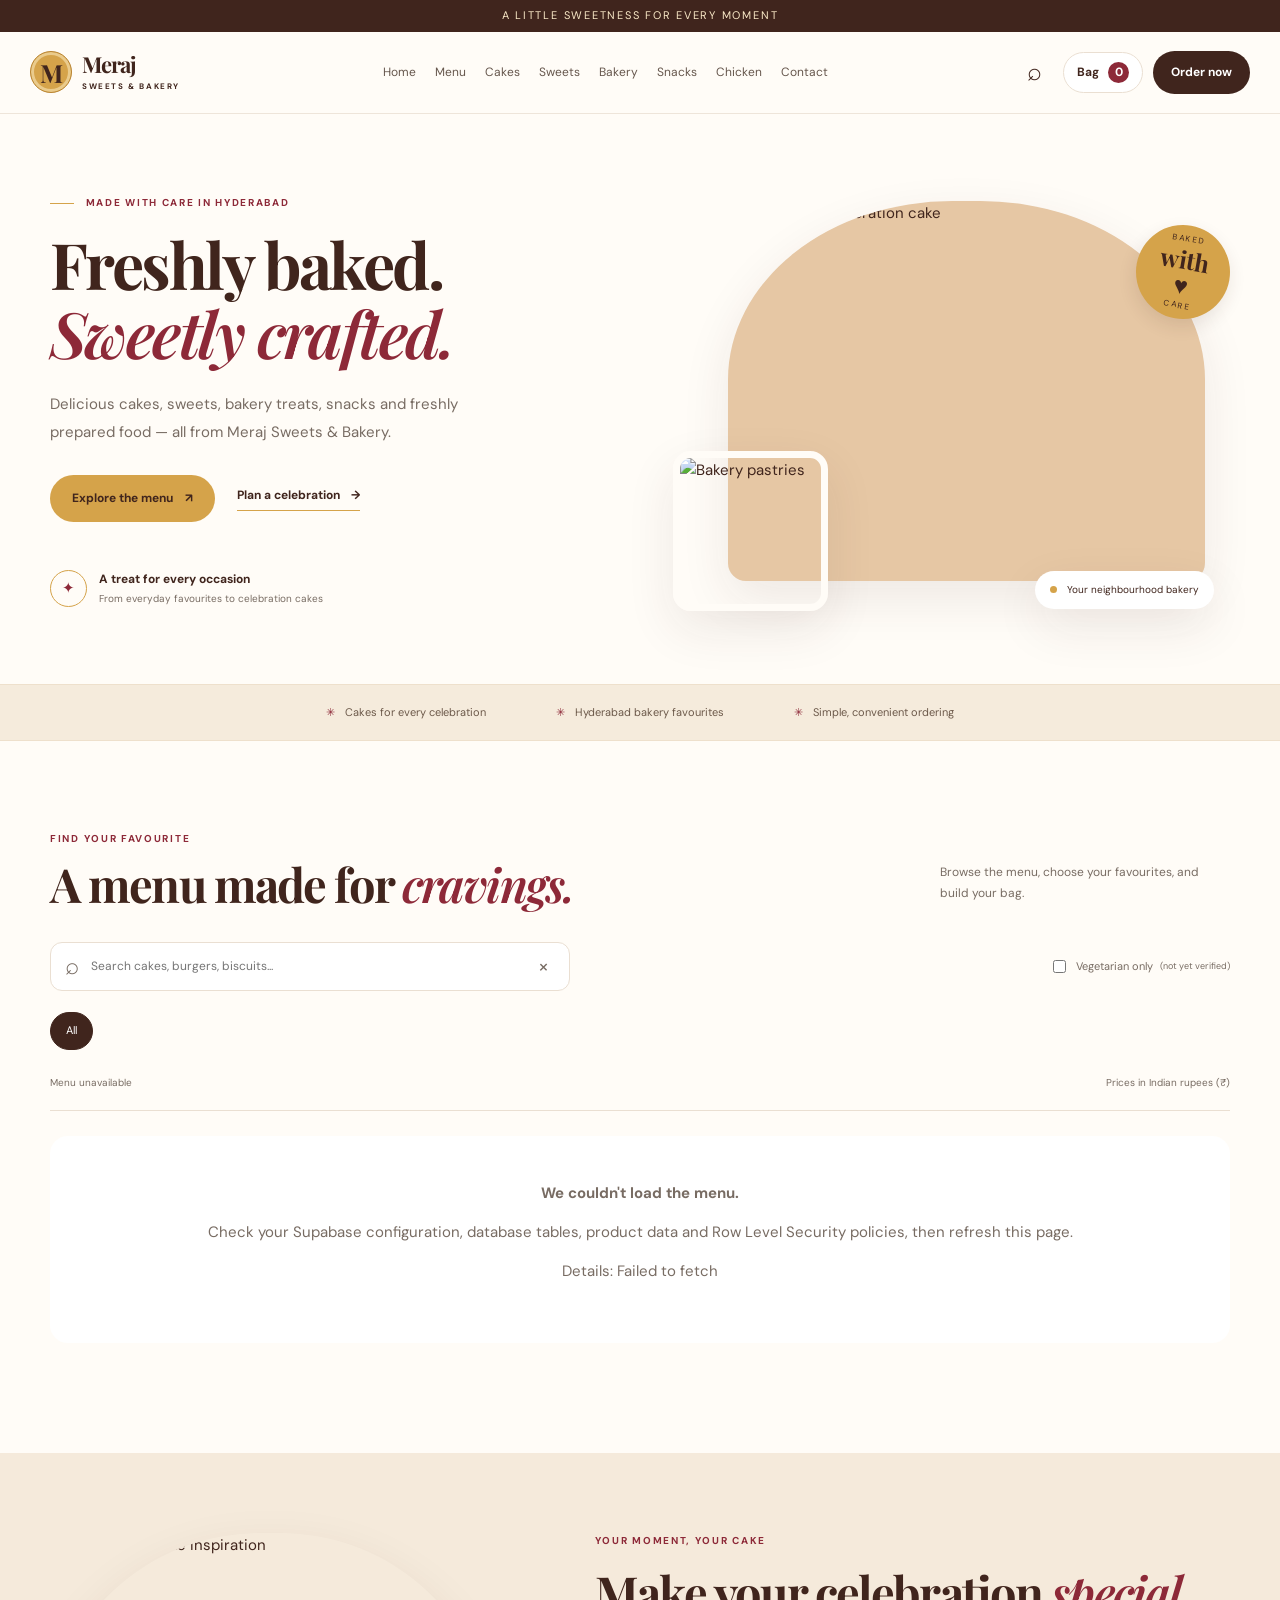
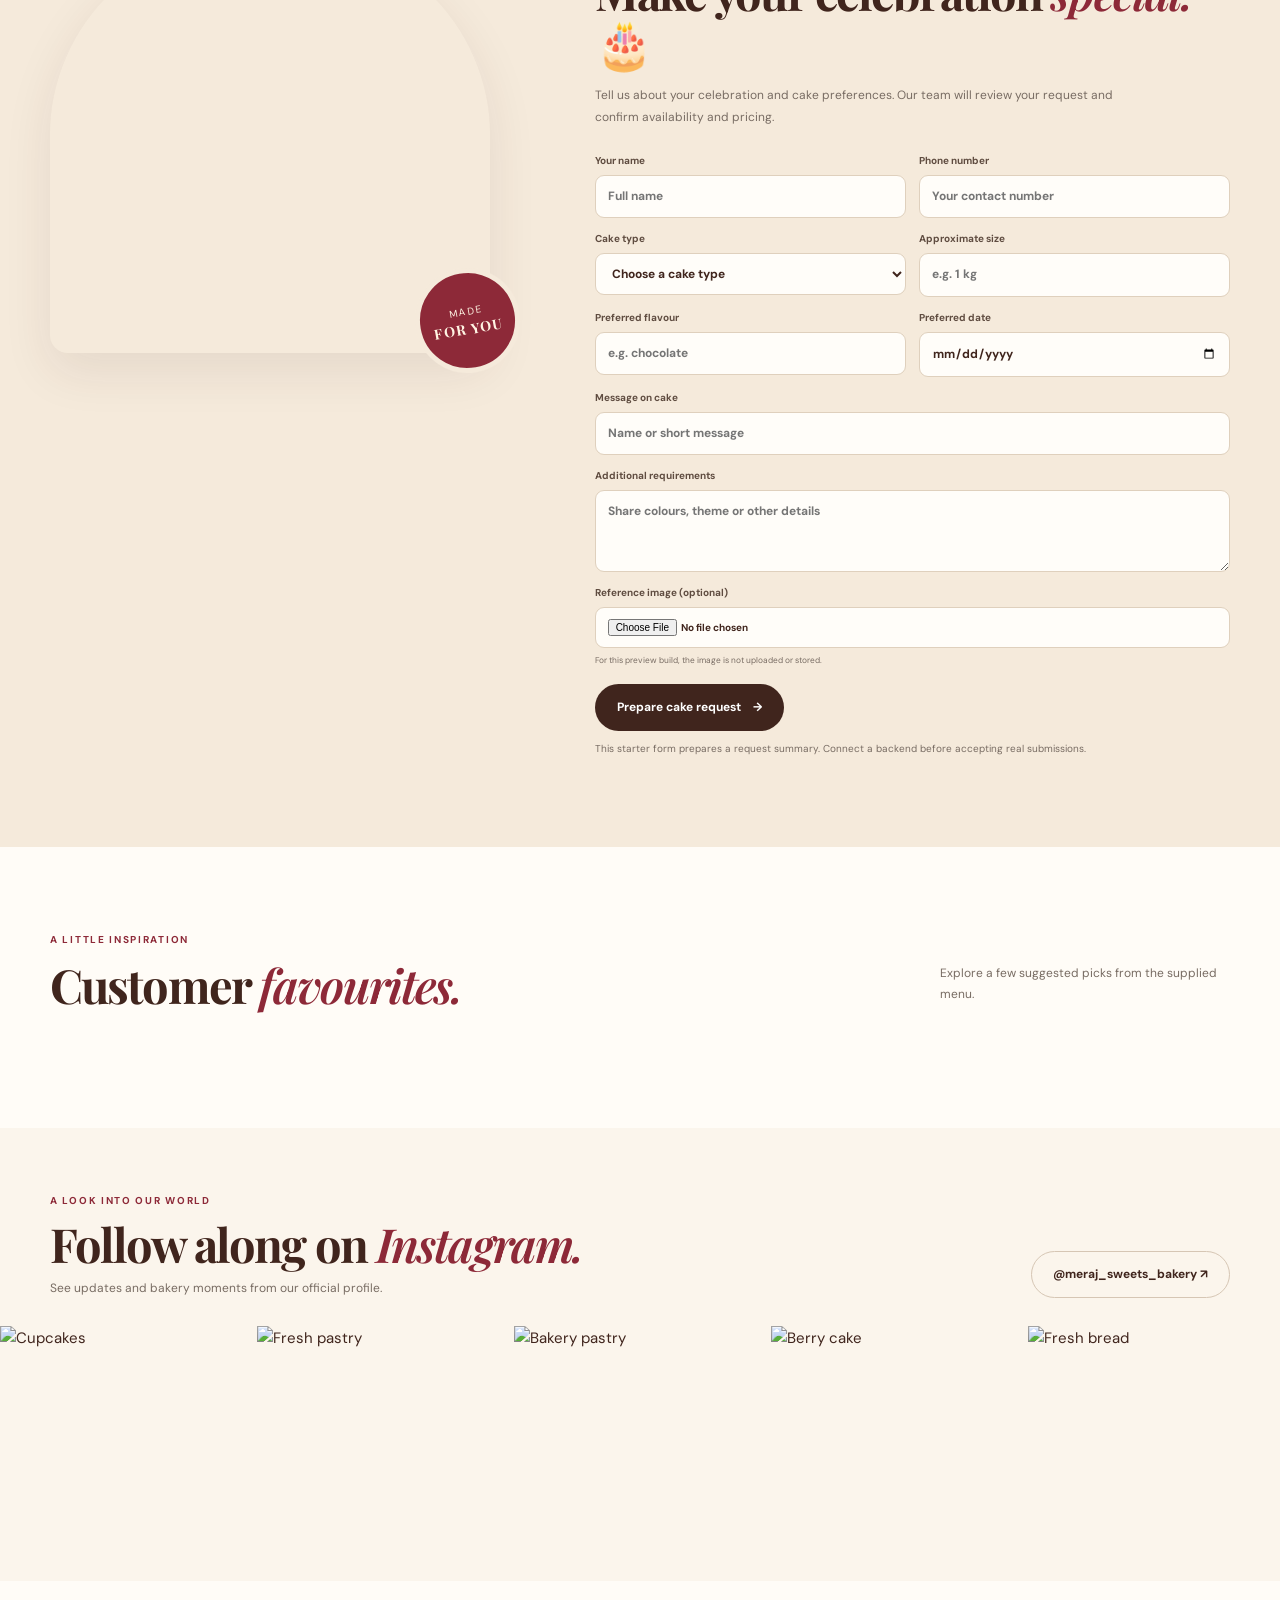
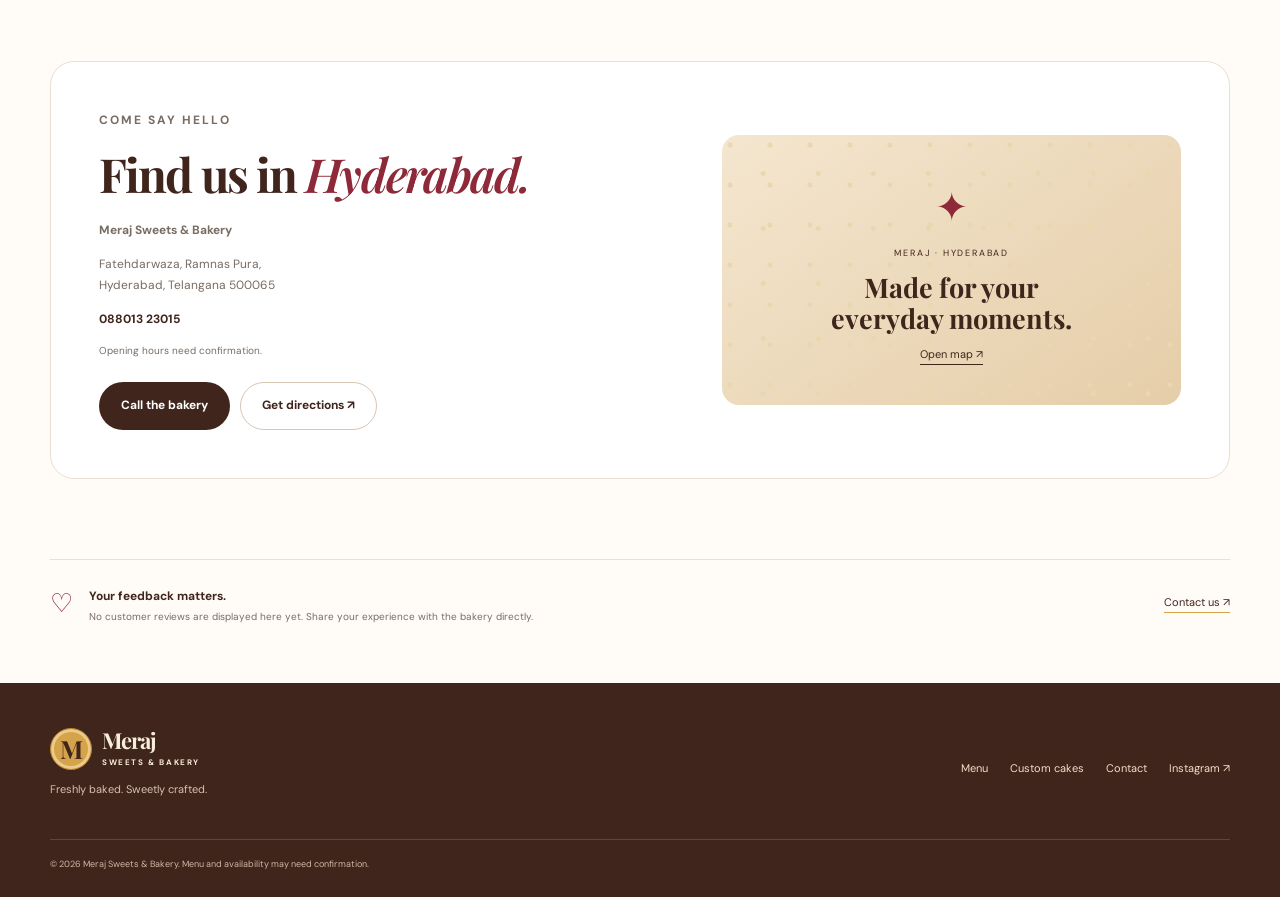
==== commit f2a417b1: "Fix custom cake request submission" ====
--- a/website/index.html
+++ b/website/index.html
@@ -1,3 +1,4 @@
+
 <!doctype html>
 <html lang="en">
 <head>
@@ -12,19 +13,48 @@
   <link rel="preconnect" href="https://fonts.gstatic.com" crossorigin>
   <link href="https://fonts.googleapis.com/css2?family=DM+Sans:wght@400;500;600;700&family=Playfair+Display:wght@600;700&display=swap" rel="stylesheet">
   <link rel="stylesheet" href="styles.css">
+  <script src="https://cdn.jsdelivr.net/npm/@supabase/supabase-js@2"></script>
   <script src="config.js"></script>
   <script defer src="app.js"></script>
 </head>
 <body>
   <div class="announcement">A little sweetness for every moment</div>
+
   <header class="site-header">
-    <a class="brand" href="#home" aria-label="Meraj Sweets and Bakery home"><span class="brand-mark">M</span><span><strong>Meraj</strong><small>SWEETS & BAKERY</small></span></a>
+    <a class="brand" href="#home" aria-label="Meraj Sweets and Bakery home">
+      <span class="brand-mark">M</span>
+      <span><strong>Meraj</strong><small>SWEETS & BAKERY</small></span>
+    </a>
+
     <nav class="desktop-nav" aria-label="Main navigation">
-      <a href="#home">Home</a><a href="#menu">Menu</a><a href="#cat-cakes">Cakes</a><a href="#cat-sweet">Sweets</a><a href="#cat-cookies">Bakery</a><a href="#cat-snacks">Snacks</a><a href="#cat-broasted-chicken">Chicken</a><a href="#contact">Contact</a>
+      <a href="#home">Home</a>
+      <a href="#menu">Menu</a>
+      <a href="#cat-cakes">Cakes</a>
+      <a href="#cat-sweet">Sweets</a>
+      <a href="#cat-cookies">Bakery</a>
+      <a href="#cat-snacks">Snacks</a>
+      <a href="#cat-broasted-chicken">Chicken</a>
+      <a href="#contact">Contact</a>
     </nav>
-    <div class="header-actions"><button class="icon-button search-toggle" id="searchToggle" aria-label="Search menu">⌕</button><button class="cart-button" id="openCart">Bag <span id="cartCount">0</span></button><a class="button button-dark header-order" href="#menu">Order now</a><button class="icon-button mobile-menu-toggle" id="mobileMenuToggle" aria-label="Open menu">☰</button></div>
+
+    <div class="header-actions">
+      <button class="icon-button search-toggle" id="searchToggle" aria-label="Search menu">⌕</button>
+      <button class="cart-button" id="openCart">Bag <span id="cartCount">0</span></button>
+      <a class="button button-dark header-order" href="#menu">Order now</a>
+      <button class="icon-button mobile-menu-toggle" id="mobileMenuToggle" aria-label="Open menu">☰</button>
+    </div>
   </header>
-  <nav class="mobile-nav" id="mobileNav" aria-label="Mobile navigation"><a href="#home">Home</a><a href="#menu">Menu</a><a href="#cat-cakes">Cakes</a><a href="#cat-sweet">Sweets</a><a href="#cat-cookies">Bakery</a><a href="#cat-snacks">Snacks</a><a href="#cat-broasted-chicken">Chicken</a><a href="#contact">Contact</a></nav>
+
+  <nav class="mobile-nav" id="mobileNav" aria-label="Mobile navigation">
+    <a href="#home">Home</a>
+    <a href="#menu">Menu</a>
+    <a href="#cat-cakes">Cakes</a>
+    <a href="#cat-sweet">Sweets</a>
+    <a href="#cat-cookies">Bakery</a>
+    <a href="#cat-snacks">Snacks</a>
+    <a href="#cat-broasted-chicken">Chicken</a>
+    <a href="#contact">Contact</a>
+  </nav>
 
   <main>
     <section class="hero section-wrap" id="home">
@@ -32,59 +62,304 @@
         <p class="eyebrow"><span></span> MADE WITH CARE IN HYDERABAD</p>
         <h1>Freshly baked.<br><em>Sweetly crafted.</em></h1>
         <p class="hero-description">Delicious cakes, sweets, bakery treats, snacks and freshly prepared food — all from Meraj Sweets & Bakery.</p>
-        <div class="hero-buttons"><a class="button button-gold" href="#menu">Explore the menu <span>↗</span></a><a class="text-link" href="#custom-cake">Plan a celebration <span>→</span></a></div>
-        <div class="hero-note"><span class="note-icon">✦</span><span><strong>A treat for every occasion</strong><small>From everyday favourites to celebration cakes</small></span></div>
-      </div>
+
+        <div class="hero-buttons">
+          <a class="button button-gold" href="#menu">Explore the menu <span>↗</span></a>
+          <a class="text-link" href="#custom-cake">Plan a celebration <span>→</span></a>
+        </div>
+
+        <div class="hero-note">
+          <span class="note-icon">✦</span>
+          <span><strong>A treat for every occasion</strong><small>From everyday favourites to celebration cakes</small></span>
+        </div>
+      </div>
+
       <div class="hero-art" aria-label="Bakery treats illustration">
-        <div class="hero-image-main"><img src="https://images.unsplash.com/photo-1578985545062-69928b1d9587?auto=format&fit=crop&w=1000&q=85" alt="Decorated celebration cake" fetchpriority="high"></div>
-        <div class="hero-image-small"><img src="https://images.unsplash.com/photo-1551024506-0исс?auto=format&fit=crop&w=500&q=80" alt="Bakery pastries" onerror="this.src='https://images.unsplash.com/photo-1509440159596-0249088772ff?auto=format&fit=crop&w=500&q=80'"></div>
+        <div class="hero-image-main">
+          <img src="https://images.unsplash.com/photo-1578985545062-69928b1d9587?auto=format&fit=crop&w=1000&q=85" alt="Decorated celebration cake" fetchpriority="high">
+        </div>
+        <div class="hero-image-small">
+          <img src="https://images.unsplash.com/photo-1509440159596-0249088772ff?auto=format&fit=crop&w=500&q=80" alt="Bakery pastries">
+        </div>
         <div class="hero-stamp"><span>BAKED</span><strong>with<br>♥</strong><span>CARE</span></div>
         <div class="hero-caption"><span class="caption-dot"></span> Your neighbourhood bakery</div>
       </div>
     </section>
 
-    <section class="trust-strip"><div><span>✳</span> Cakes for every celebration</div><div><span>✳</span> Hyderabad bakery favourites</div><div><span>✳</span> Simple, convenient ordering</div></section>
+    <section class="trust-strip">
+      <div><span>✳</span> Cakes for every celebration</div>
+      <div><span>✳</span> Hyderabad bakery favourites</div>
+      <div><span>✳</span> Simple, convenient ordering</div>
+    </section>
 
     <section class="section-wrap menu-section" id="menu">
-      <div class="section-heading"><div><p class="eyebrow">FIND YOUR FAVOURITE</p><h2>A menu made for <em>cravings.</em></h2></div><p>Browse the menu, choose your favourites, and build your bag.</p></div>
-      <div class="search-panel" id="searchPanel"><label class="search-box"><span>⌕</span><input id="searchInput" type="search" placeholder="Search cakes, burgers, biscuits..." aria-label="Search menu"><button id="clearSearch" aria-label="Clear search">×</button></label><label class="veg-filter"><input type="checkbox" id="vegOnly"> Vegetarian only <small>(not yet verified)</small></label></div>
+      <div class="section-heading">
+        <div>
+          <p class="eyebrow">FIND YOUR FAVOURITE</p>
+          <h2>A menu made for <em>cravings.</em></h2>
+        </div>
+        <p>Browse the menu, choose your favourites, and build your bag.</p>
+      </div>
+
+      <div class="search-panel" id="searchPanel">
+        <label class="search-box">
+          <span>⌕</span>
+          <input id="searchInput" type="search" placeholder="Search cakes, burgers, biscuits..." aria-label="Search menu">
+          <button id="clearSearch" aria-label="Clear search">×</button>
+        </label>
+        <label class="veg-filter">
+          <input type="checkbox" id="vegOnly"> Vegetarian only <small>(not yet verified)</small>
+        </label>
+      </div>
+
       <div class="category-chips" id="categoryChips" aria-label="Filter menu by category"></div>
-      <div class="results-line"><span id="resultsCount">Loading menu…</span><span>Prices in Indian rupees (₹)</span></div>
+
+      <div class="results-line">
+        <span id="resultsCount">Loading menu…</span>
+        <span>Prices in Indian rupees (₹)</span>
+      </div>
+
       <div id="menuContent"></div>
     </section>
 
     <section class="custom-section" id="custom-cake">
       <div class="custom-inner section-wrap">
-        <div class="custom-art"><div class="custom-photo"><img src="https://images.unsplash.com/photo-1464349095431-e9a21285b5f3?auto=format&fit=crop&w=900&q=85" alt="Celebration cake inspiration" loading="lazy"></div><div class="custom-seal">MADE<br><b>FOR YOU</b></div></div>
-        <div class="custom-copy"><p class="eyebrow">YOUR MOMENT, YOUR CAKE</p><h2>Make your celebration <em>special.</em> 🎂</h2><p>Tell us about your celebration and cake preferences. Our team will review your request and confirm availability and pricing.</p>
+        <div class="custom-art">
+          <div class="custom-photo">
+            <img src="https://images.unsplash.com/photo-1464349095431-e9a21285b5f3?auto=format&fit=crop&w=900&q=85" alt="Celebration cake inspiration" loading="lazy">
+          </div>
+          <div class="custom-seal">MADE<br><b>FOR YOU</b></div>
+        </div>
+
+        <div class="custom-copy">
+          <p class="eyebrow">YOUR MOMENT, YOUR CAKE</p>
+          <h2>Make your celebration <em>special.</em> 🎂</h2>
+          <p>Tell us about your celebration and cake preferences. Our team will review your request and confirm availability and pricing.</p>
+
           <form id="cakeForm" class="cake-form">
-            <div class="form-grid"><label>Your name<input name="name" required autocomplete="name" placeholder="Full name"></label><label>Phone number<input name="phone" required inputmode="tel" pattern="[0-9+() -]{8,18}" placeholder="Your contact number"></label><label>Cake type<select name="cakeType" required><option value="">Choose a cake type</option><option>Birthday cake</option><option>Anniversary cake</option><option>Custom design</option><option>Photo cake</option><option>Theme cake</option><option>Name or message on cake</option></select></label><label>Approximate size<input name="size" placeholder="e.g. 1 kg"></label><label>Preferred flavour<input name="flavour" placeholder="e.g. chocolate"></label><label>Preferred date<input name="date" type="date"></label><label class="full-field">Message on cake<input name="message" placeholder="Name or short message"></label><label class="full-field">Additional requirements<textarea name="requirements" rows="3" placeholder="Share colours, theme or other details"></textarea></label><label class="full-field">Reference image (optional)<input name="reference" type="file" accept="image/jpeg,image/png,image/webp"><small>For this preview build, the image is not uploaded or stored.</small></label></div>
-            <button class="button button-dark" type="submit">Prepare cake request <span>→</span></button><p class="form-note" id="cakeFormNote">This starter form prepares a request summary. Connect a backend before accepting real submissions.</p>
+            <div class="form-grid">
+              <label>Your name
+                <input name="name" required autocomplete="name" placeholder="Full name">
+              </label>
+
+              <label>Phone number
+                <input name="phone" type="tel" required inputmode="tel" pattern=".{8,18}" placeholder="Your contact number">
+              </label>
+
+              <label>Cake type
+                <select name="cakeType" required>
+                  <option value="">Choose a cake type</option>
+                  <option>Birthday cake</option>
+                  <option>Anniversary cake</option>
+                  <option>Custom design</option>
+                  <option>Photo cake</option>
+                  <option>Theme cake</option>
+                  <option>Name or message on cake</option>
+                </select>
+              </label>
+
+              <label>Approximate size
+                <input name="size" placeholder="e.g. 1 kg">
+              </label>
+
+              <label>Preferred flavour
+                <input name="flavour" placeholder="e.g. chocolate">
+              </label>
+
+              <label>Preferred date
+                <input name="date" type="date">
+              </label>
+
+              <label class="full-field">Message on cake
+                <input name="message" placeholder="Name or short message">
+              </label>
+
+              <label class="full-field">Additional requirements
+                <textarea name="requirements" rows="3" placeholder="Share colours, theme or other details"></textarea>
+              </label>
+
+              <label class="full-field">Reference image (optional)
+                <input name="reference" type="file" accept="image/jpeg,image/png,image/webp">
+                <small>For this preview build, the image is not uploaded or stored.</small>
+              </label>
+            </div>
+
+            <button class="button button-dark" type="submit">Prepare cake request <span>→</span></button>
+            <p class="form-note" id="cakeFormNote">This starter form prepares a request summary. Connect a backend before accepting real submissions.</p>
           </form>
         </div>
       </div>
     </section>
 
-    <section class="favorites-section section-wrap" id="favorites"><div class="section-heading"><div><p class="eyebrow">A LITTLE INSPIRATION</p><h2>Customer <em>favourites.</em></h2></div><p>Explore a few suggested picks from the supplied menu.</p></div><div class="favorites-grid" id="favoritesGrid"></div></section>
-
-    <section class="instagram-section"><div class="section-wrap insta-head"><div><p class="eyebrow">A LOOK INTO OUR WORLD</p><h2>Follow along on <em>Instagram.</em></h2><p>See updates and bakery moments from our official profile.</p></div><a class="button button-outline" href="https://www.instagram.com/meraj_sweets_bakery/" target="_blank" rel="noopener"> @meraj_sweets_bakery ↗</a></div><div class="insta-grid"><img loading="lazy" src="https://images.unsplash.com/photo-1486427944299-d1955d23e34d?auto=format&fit=crop&w=500&q=80" alt="Cupcakes"><img loading="lazy" src="https://images.unsplash.com/photo-1550617931-e17a7b70dce2?auto=format&fit=crop&w=500&q=80" alt="Fresh pastry"><img loading="lazy" src="https://images.unsplash.com/photo-1555507036-ab1f4038808a?auto=format&fit=crop&w=500&q=80" alt="Bakery pastry"><img loading="lazy" src="https://images.unsplash.com/photo-1565958011703-44f9829ba187?auto=format&fit=crop&w=500&q=80" alt="Berry cake"><img loading="lazy" src="https://images.unsplash.com/photo-1509440159596-0249088772ff?auto=format&fit=crop&w=500&q=80" alt="Fresh bread"></div></section>
-
-    <section class="contact-section section-wrap" id="contact"><div class="contact-card"><div><p class="eyebrow">COME SAY HELLO</p><h2>Find us in <em>Hyderabad.</em></h2><p class="contact-name">Meraj Sweets & Bakery</p><p>Fatehdarwaza, Ramnas Pura,<br>Hyderabad, Telangana 500065</p><p class="contact-phone">088013 23015</p><p class="muted" id="hoursText">Opening hours need confirmation.</p><div class="contact-actions"><a class="button button-dark" href="tel:08801323015">Call the bakery</a><a class="button button-outline" href="https://www.google.com/maps/search/?api=1&query=Meraj+Sweets+%26+Bakery+Fatehdarwaza+Ramnas+Pura+Hyderabad+500065" target="_blank" rel="noopener">Get directions ↗</a></div></div><div class="map-card"><div class="map-pattern">✦</div><span>MER AJ · HYDERABAD</span><strong>Made for your<br>everyday moments.</strong><a href="https://www.google.com/maps/search/?api=1&query=Meraj+Sweets+%26+Bakery+Fatehdarwaza+Ramnas+Pura+Hyderabad+500065" target="_blank" rel="noopener">Open map ↗</a></div></div></section>
-    <section class="reviews-note section-wrap"><span>♡</span><div><strong>Your feedback matters.</strong><p>No customer reviews are displayed here yet. Share your experience with the bakery directly.</p></div><a href="https://www.instagram.com/meraj_sweets_bakery/" target="_blank" rel="noopener">Contact us ↗</a></section>
+    <section class="favorites-section section-wrap" id="favorites">
+      <div class="section-heading">
+        <div>
+          <p class="eyebrow">A LITTLE INSPIRATION</p>
+          <h2>Customer <em>favourites.</em></h2>
+        </div>
+        <p>Explore a few suggested picks from the supplied menu.</p>
+      </div>
+      <div class="favorites-grid" id="favoritesGrid"></div>
+    </section>
+
+    <section class="instagram-section">
+      <div class="section-wrap insta-head">
+        <div>
+          <p class="eyebrow">A LOOK INTO OUR WORLD</p>
+          <h2>Follow along on <em>Instagram.</em></h2>
+          <p>See updates and bakery moments from our official profile.</p>
+        </div>
+        <a class="button button-outline" href="https://www.instagram.com/meraj_sweets_bakery/" target="_blank" rel="noopener">@meraj_sweets_bakery ↗</a>
+      </div>
+
+      <div class="insta-grid">
+        <img loading="lazy" src="https://images.unsplash.com/photo-1486427944299-d1955d23e34d?auto=format&fit=crop&w=500&q=80" alt="Cupcakes">
+        <img loading="lazy" src="https://images.unsplash.com/photo-1550617931-e17a7b70dce2?auto=format&fit=crop&w=500&q=80" alt="Fresh pastry">
+        <img loading="lazy" src="https://images.unsplash.com/photo-1555507036-ab1f4038808a?auto=format&fit=crop&w=500&q=80" alt="Bakery pastry">
+        <img loading="lazy" src="https://images.unsplash.com/photo-1565958011703-44f9829ba187?auto=format&fit=crop&w=500&q=80" alt="Berry cake">
+        <img loading="lazy" src="https://images.unsplash.com/photo-1509440159596-0249088772ff?auto=format&fit=crop&w=500&q=80" alt="Fresh bread">
+      </div>
+    </section>
+
+    <section class="contact-section section-wrap" id="contact">
+      <div class="contact-card">
+        <div>
+          <p class="eyebrow">COME SAY HELLO</p>
+          <h2>Find us in <em>Hyderabad.</em></h2>
+          <p class="contact-name">Meraj Sweets & Bakery</p>
+          <p>Fatehdarwaza, Ramnas Pura,<br>Hyderabad, Telangana 500065</p>
+          <p class="contact-phone">088013 23015</p>
+          <p class="muted" id="hoursText">Opening hours need confirmation.</p>
+
+          <div class="contact-actions">
+            <a class="button button-dark" href="tel:08801323015">Call the bakery</a>
+            <a class="button button-outline" href="https://www.google.com/maps/search/?api=1&query=Meraj+Sweets+%26+Bakery+Fatehdarwaza+Ramnas+Pura+Hyderabad+500065" target="_blank" rel="noopener">Get directions ↗</a>
+          </div>
+        </div>
+
+        <div class="map-card">
+          <div class="map-pattern">✦</div>
+          <span>MERAJ · HYDERABAD</span>
+          <strong>Made for your<br>everyday moments.</strong>
+          <a href="https://www.google.com/maps/search/?api=1&query=Meraj+Sweets+%26+Bakery+Fatehdarwaza+Ramnas+Pura+Hyderabad+500065" target="_blank" rel="noopener">Open map ↗</a>
+        </div>
+      </div>
+    </section>
+
+    <section class="reviews-note section-wrap">
+      <span>♡</span>
+      <div>
+        <strong>Your feedback matters.</strong>
+        <p>No customer reviews are displayed here yet. Share your experience with the bakery directly.</p>
+      </div>
+      <a href="https://www.instagram.com/meraj_sweets_bakery/" target="_blank" rel="noopener">Contact us ↗</a>
+    </section>
   </main>
 
-  <footer class="site-footer"><div class="footer-brand"><a class="brand brand-light" href="#home"><span class="brand-mark">M</span><span><strong>Meraj</strong><small>SWEETS & BAKERY</small></span></a><p>Freshly baked. Sweetly crafted.</p></div><div class="footer-links"><a href="#menu">Menu</a><a href="#custom-cake">Custom cakes</a><a href="#contact">Contact</a><a href="https://www.instagram.com/meraj_sweets_bakery/" target="_blank" rel="noopener">Instagram ↗</a></div><p class="copyright">© <span id="year"></span> Meraj Sweets & Bakery. Menu and availability may need confirmation.</p></footer>
-
-  <div class="bottom-nav"><a href="#home"><span>⌂</span>Home</a><a href="#menu"><span>▦</span>Menu</a><button id="bottomCart"><span>♧</span>Bag <b id="bottomCartCount">0</b></button><a href="#contact"><span>♡</span>Contact</a></div>
+  <footer class="site-footer">
+    <div class="footer-brand">
+      <a class="brand brand-light" href="#home">
+        <span class="brand-mark">M</span>
+        <span><strong>Meraj</strong><small>SWEETS & BAKERY</small></span>
+      </a>
+      <p>Freshly baked. Sweetly crafted.</p>
+    </div>
+
+    <div class="footer-links">
+      <a href="#menu">Menu</a>
+      <a href="#custom-cake">Custom cakes</a>
+      <a href="#contact">Contact</a>
+      <a href="https://www.instagram.com/meraj_sweets_bakery/" target="_blank" rel="noopener">Instagram ↗</a>
+    </div>
+
+    <p class="copyright">© <span id="year"></span> Meraj Sweets & Bakery. Menu and availability may need confirmation.</p>
+  </footer>
+
+  <div class="bottom-nav">
+    <a href="#home"><span>⌂</span>Home</a>
+    <a href="#menu"><span>▦</span>Menu</a>
+    <button id="bottomCart"><span>♧</span>Bag <b id="bottomCartCount">0</b></button>
+    <a href="#contact"><span>♡</span>Contact</a>
+  </div>
 
   <div class="overlay" id="cartOverlay" hidden></div>
+
   <aside class="cart-drawer" id="cartDrawer" aria-label="Shopping bag" aria-modal="true" role="dialog" hidden>
-    <div class="drawer-head"><div><p class="eyebrow">YOUR SELECTION</p><h2>Your bag <span id="drawerCount">(0)</span></h2></div><button class="icon-button" id="closeCart" aria-label="Close cart">×</button></div>
+    <div class="drawer-head">
+      <div>
+        <p class="eyebrow">YOUR SELECTION</p>
+        <h2>Your bag <span id="drawerCount">(0)</span></h2>
+      </div>
+      <button class="icon-button" id="closeCart" aria-label="Close cart">×</button>
+    </div>
+
     <div class="cart-items" id="cartItems"></div>
-    <div class="cart-summary"><div><span>Subtotal</span><strong id="cartSubtotal">₹0</strong></div><div><span>Delivery fee</span><strong id="deliveryFee">To be confirmed</strong></div><div class="grand-total"><span>Estimated total</span><strong id="grandTotal">₹0 + delivery</strong></div><p class="small-muted">Delivery fee and availability must be confirmed by the business.</p><button class="button button-gold full-width" id="checkoutButton">Continue to order</button><button class="button button-outline full-width" id="whatsappButton">Prepare WhatsApp order ↗</button></div>
+
+    <div class="cart-summary">
+      <div><span>Subtotal</span><strong id="cartSubtotal">₹0</strong></div>
+      <div><span>Delivery fee</span><strong id="deliveryFee">To be confirmed</strong></div>
+      <div class="grand-total"><span>Estimated total</span><strong id="grandTotal">₹0 + delivery</strong></div>
+      <p class="small-muted">Delivery fee and availability must be confirmed by the business.</p>
+      <button class="button button-gold full-width" id="checkoutButton">Continue to order</button>
+      <button class="button button-outline full-width" id="whatsappButton">Prepare WhatsApp order ↗</button>
+    </div>
   </aside>
 
-  <div class="modal-backdrop" id="checkoutBackdrop" hidden><section class="checkout-modal" role="dialog" aria-modal="true" aria-labelledby="checkoutTitle"><div class="drawer-head"><div><p class="eyebrow">ALMOST THERE</p><h2 id="checkoutTitle">Order details</h2></div><button class="icon-button" id="closeCheckout" aria-label="Close checkout">×</button></div><form id="checkoutForm"><label>Full name<input name="name" required autocomplete="name"></label><label>Mobile number<input name="phone" required inputmode="tel" pattern="[0-9+() -]{8,18}" autocomplete="tel"></label><label>How would you like to receive it?<select name="fulfilment" id="fulfilment"><option value="Delivery">Delivery</option><option value="Pickup">Pickup</option></select></label><label>Delivery address<textarea name="address" id="deliveryAddress" rows="2" placeholder="House number, street, area"></textarea></label><label>Landmark<input name="landmark" placeholder="Nearby landmark"></label><label>Special instructions<textarea name="instructions" rows="2" placeholder="Any notes for the bakery"></textarea></label><label>Payment preference<select name="payment"><option value="To be confirmed">To be confirmed with bakery</option><option value="Cash on Delivery">Cash on Delivery (requires confirmation)</option><option value="UPI">UPI (requires setup)</option><option value="Online Payment">Online payment (requires setup)</option></select></label><p class="small-muted">This preview does not persist orders or process payments. Use WhatsApp to send an order enquiry to a configured business number.</p><button class="button button-dark full-width" type="submit">Review order summary</button><div id="checkoutResult" class="notice" hidden></div></form></section></div>
+  <div class="modal-backdrop" id="checkoutBackdrop" hidden>
+    <section class="checkout-modal" role="dialog" aria-modal="true" aria-labelledby="checkoutTitle">
+      <div class="drawer-head">
+        <div>
+          <p class="eyebrow">ALMOST THERE</p>
+          <h2 id="checkoutTitle">Order details</h2>
+        </div>
+        <button class="icon-button" id="closeCheckout" aria-label="Close checkout">×</button>
+      </div>
+
+      <form id="checkoutForm">
+        <label>Full name
+          <input name="name" required autocomplete="name">
+        </label>
+
+        <label>Mobile number
+          <input name="phone" type="tel" required inputmode="tel" pattern=".{8,18}" autocomplete="tel">
+        </label>
+
+        <label>How would you like to receive it?
+          <select name="fulfilment" id="fulfilment">
+            <option value="Delivery">Delivery</option>
+            <option value="Pickup">Pickup</option>
+          </select>
+        </label>
+
+        <label>Delivery address
+          <textarea name="address" id="deliveryAddress" rows="2" placeholder="House number, street, area"></textarea>
+        </label>
+
+        <label>Landmark
+          <input name="landmark" placeholder="Nearby landmark">
+        </label>
+
+        <label>Special instructions
+          <textarea name="instructions" rows="2" placeholder="Any notes for the bakery"></textarea>
+        </label>
+
+        <label>Payment preference
+          <select name="payment">
+            <option value="To be confirmed">To be confirmed with bakery</option>
+            <option value="Cash on Delivery">Cash on Delivery (requires confirmation)</option>
+            <option value="UPI">UPI (requires setup)</option>
+            <option value="Online Payment">Online payment (requires setup)</option>
+          </select>
+        </label>
+
+        <p class="small-muted">This preview does not persist orders or process payments. Use WhatsApp to send an order enquiry to a configured business number.</p>
+
+        <button class="button button-dark full-width" type="submit">Review order summary</button>
+        <div id="checkoutResult" class="notice" hidden></div>
+      </form>
+    </section>
+  </div>
+
   <div class="toast" id="toast" role="status" aria-live="polite"></div>
 </body>
-</html>+</html>
